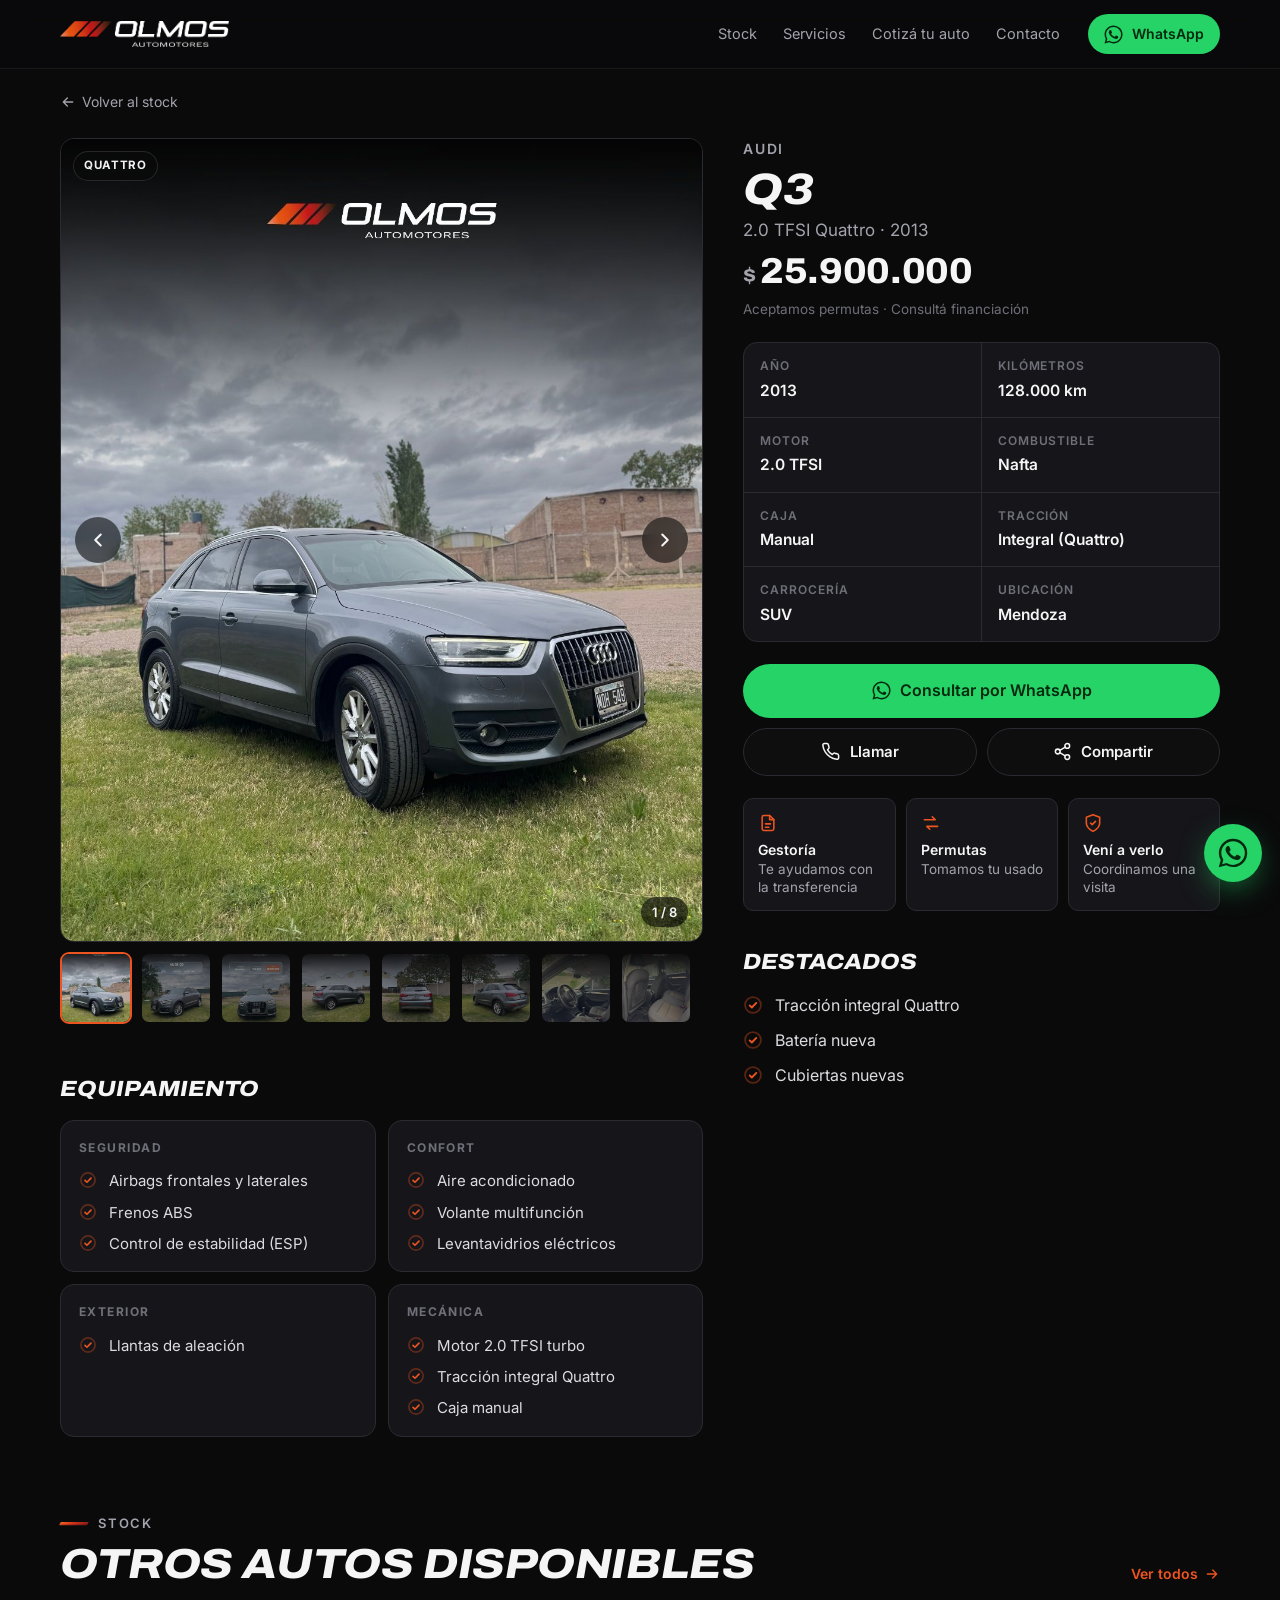
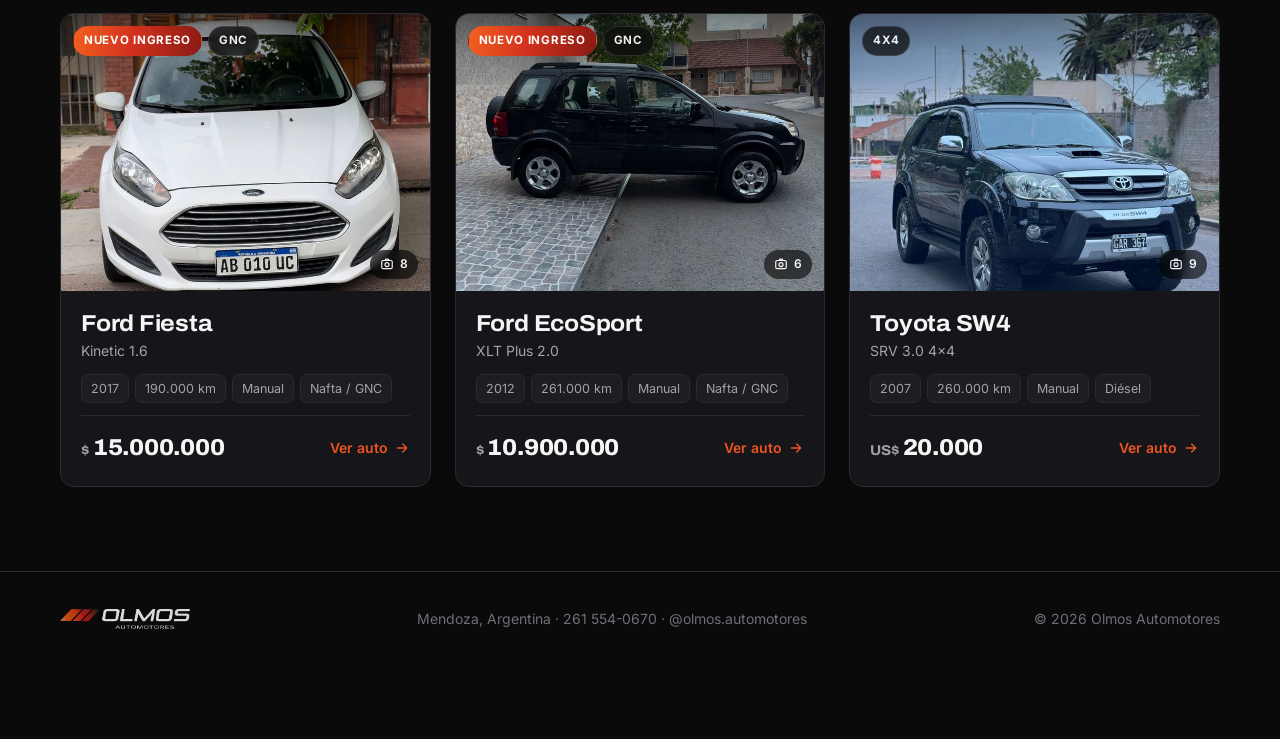
==== a/audi-q3-2013/index.html @ 6514d0ce "Portada rotativa con los autos del stock y +20 entregados" ====
<!DOCTYPE html>
<html lang="es-AR">
<head>
<meta charset="utf-8">
<meta name="viewport" content="width=device-width,initial-scale=1,viewport-fit=cover">
<title>Audi Q3 2.0 TFSI Quattro 2013 · Olmos Automotores</title>
<meta name="description" content="Audi Q3 2.0 TFSI Quattro 2013 · 128.000 km · $ 25.900.000.">
<meta name="theme-color" content="#0a0a0b">
<meta name="wa" content="5492615540670">
<link rel="canonical" href="https://olmosautomotores.github.io/a/audi-q3-2013/">
<meta property="og:type" content="website">
<meta property="og:site_name" content="Olmos Automotores">
<meta property="og:title" content="Audi Q3 2.0 TFSI Quattro 2013 · Olmos Automotores">
<meta property="og:description" content="Audi Q3 2.0 TFSI Quattro 2013 · 128.000 km · $ 25.900.000.">
<meta property="og:url" content="https://olmosautomotores.github.io/a/audi-q3-2013/">
<meta property="og:image" content="https://olmosautomotores.github.io/fotos/audi-q3-2013/m/1.jpg">
<meta property="og:locale" content="es_AR">
<meta name="twitter:card" content="summary_large_image">
<link rel="icon" type="image/png" href="../../assets/icono.png">
<link rel="apple-touch-icon" href="../../assets/apple-touch-icon.png">
<link rel="preconnect" href="https://fonts.googleapis.com"><link rel="preconnect" href="https://fonts.gstatic.com" crossorigin><link href="https://fonts.googleapis.com/css2?family=Archivo:ital,wdth,wght@0,62..125,600..800;1,62..125,600..800&family=Inter:wght@400;500;600;700&display=swap" rel="stylesheet">
<link rel="stylesheet" href="../../assets/style.css?v=13">
</head>
<body>
<header class="top"><div class="wrap">
  <a class="brand" href="../../" aria-label="Olmos Automotores — inicio"><img src="../../assets/logo-blanco.png" alt="Olmos Automotores" width="774" height="119"></a>
  <nav class="nav" aria-label="Principal"><a href="../../#stock">Stock</a><a href="../../#servicios">Servicios</a><a href="../../#cotizar">Cotizá tu auto</a><a href="../../#contacto">Contacto</a></nav>
  <a class="btn btn-wa btn-sm" href="https://wa.me/5492615540670?text=Hola%21%20Quer%C3%ADa%20hacer%20una%20consulta." target="_blank" rel="noopener" aria-label="WhatsApp"><svg viewBox="0 0 24 24" fill="currentColor" aria-hidden="true"><path d="M17.47 14.38c-.3-.15-1.75-.86-2.02-.96-.27-.1-.47-.15-.67.15-.2.3-.77.96-.94 1.16-.17.2-.35.22-.64.07-.3-.15-1.25-.46-2.38-1.47-.88-.79-1.47-1.76-1.65-2.06-.17-.3-.02-.46.13-.6.13-.14.3-.35.45-.52.15-.18.2-.3.3-.5.1-.2.05-.37-.03-.52-.07-.15-.67-1.6-.92-2.2-.24-.58-.49-.5-.67-.5h-.57c-.2 0-.52.07-.8.37-.27.3-1.04 1.02-1.04 2.48s1.07 2.88 1.21 3.08c.15.2 2.1 3.2 5.08 4.49.71.3 1.26.49 1.7.63.71.22 1.36.19 1.87.12.57-.09 1.75-.72 2-1.41.25-.7.25-1.29.17-1.41-.07-.13-.27-.2-.57-.35M12.05 21.5h-.01a9.4 9.4 0 0 1-4.8-1.31l-.34-.2-3.57.93.95-3.48-.22-.36a9.4 9.4 0 0 1-1.44-5.02c0-5.2 4.23-9.43 9.44-9.43 2.52 0 4.89.98 6.67 2.77a9.37 9.37 0 0 1 2.76 6.67c0 5.2-4.23 9.43-9.44 9.43M20.08 3.9A11.3 11.3 0 0 0 12.05.58C5.79.58.7 5.67.7 11.92c0 2 .52 3.95 1.52 5.67L.6 23.42l5.96-1.56a11.3 11.3 0 0 0 5.48 1.4h.01c6.25 0 11.34-5.1 11.34-11.35 0-3.03-1.18-5.88-3.32-8.02"/></svg><span>WhatsApp</span></a>
</div></header>
<main>
<div class="wrap"><div class="crumb"><a href="../../#stock"><svg viewBox="0 0 24 24" fill="none" stroke="currentColor" stroke-width="2" stroke-linecap="round" stroke-linejoin="round" aria-hidden="true"><path d="M19 12H5M11 18l-6-6 6-6"/></svg> Volver al stock</a></div>
<div class="detail">
  <div class="gallery">
    <div class="stage"><div class="tags"><span class="badge">Quattro</span></div><div class="track"><img src="../../fotos/audi-q3-2013/1.jpg" data-full="../../fotos/audi-q3-2013/1.jpg" alt="Audi Q3 2.0 TFSI Quattro 2013 — foto 1" width="1080" height="1350"  draggable="false"><img src="../../fotos/audi-q3-2013/2.jpg" data-full="../../fotos/audi-q3-2013/2.jpg" alt="Audi Q3 2.0 TFSI Quattro 2013 — foto 2" width="1080" height="1350" loading="lazy" draggable="false"><img src="../../fotos/audi-q3-2013/3.jpg" data-full="../../fotos/audi-q3-2013/3.jpg" alt="Audi Q3 2.0 TFSI Quattro 2013 — foto 3" width="1080" height="1350" loading="lazy" draggable="false"><img src="../../fotos/audi-q3-2013/4.jpg" data-full="../../fotos/audi-q3-2013/4.jpg" alt="Audi Q3 2.0 TFSI Quattro 2013 — foto 4" width="1080" height="1350" loading="lazy" draggable="false"><img src="../../fotos/audi-q3-2013/5.jpg" data-full="../../fotos/audi-q3-2013/5.jpg" alt="Audi Q3 2.0 TFSI Quattro 2013 — foto 5" width="1080" height="1350" loading="lazy" draggable="false"><img src="../../fotos/audi-q3-2013/6.jpg" data-full="../../fotos/audi-q3-2013/6.jpg" alt="Audi Q3 2.0 TFSI Quattro 2013 — foto 6" width="1080" height="1350" loading="lazy" draggable="false"><img src="../../fotos/audi-q3-2013/7.jpg" data-full="../../fotos/audi-q3-2013/7.jpg" alt="Audi Q3 2.0 TFSI Quattro 2013 — foto 7" width="1080" height="1350" loading="lazy" draggable="false"><img src="../../fotos/audi-q3-2013/8.jpg" data-full="../../fotos/audi-q3-2013/8.jpg" alt="Audi Q3 2.0 TFSI Quattro 2013 — foto 8" width="1080" height="1350" loading="lazy" draggable="false"></div>
      <button class="arrow prev" type="button" aria-label="Foto anterior"><svg viewBox="0 0 24 24" fill="none" stroke="currentColor" stroke-width="2.2" stroke-linecap="round" stroke-linejoin="round" aria-hidden="true"><path d="m15 18-6-6 6-6"/></svg></button><button class="arrow next" type="button" aria-label="Foto siguiente"><svg viewBox="0 0 24 24" fill="none" stroke="currentColor" stroke-width="2.2" stroke-linecap="round" stroke-linejoin="round" aria-hidden="true"><path d="m9 18 6-6-6-6"/></svg></button>
      <span class="counter"></span></div>
    <div class="thumbs"><button type="button" aria-label="Foto 1"><img src="../../fotos/audi-q3-2013/t/1.jpg" alt="" loading="lazy" width="220" height="275"></button><button type="button" aria-label="Foto 2"><img src="../../fotos/audi-q3-2013/t/2.jpg" alt="" loading="lazy" width="220" height="275"></button><button type="button" aria-label="Foto 3"><img src="../../fotos/audi-q3-2013/t/3.jpg" alt="" loading="lazy" width="220" height="275"></button><button type="button" aria-label="Foto 4"><img src="../../fotos/audi-q3-2013/t/4.jpg" alt="" loading="lazy" width="220" height="275"></button><button type="button" aria-label="Foto 5"><img src="../../fotos/audi-q3-2013/t/5.jpg" alt="" loading="lazy" width="220" height="275"></button><button type="button" aria-label="Foto 6"><img src="../../fotos/audi-q3-2013/t/6.jpg" alt="" loading="lazy" width="220" height="275"></button><button type="button" aria-label="Foto 7"><img src="../../fotos/audi-q3-2013/t/7.jpg" alt="" loading="lazy" width="220" height="275"></button><button type="button" aria-label="Foto 8"><img src="../../fotos/audi-q3-2013/t/8.jpg" alt="" loading="lazy" width="220" height="275"></button></div>
  </div>
  <div class="info">
    <div class="mk">Audi</div>
    <h1>Q3</h1>
    <p class="ver">2.0 TFSI Quattro · 2013</p>
    <span class="price"><small>$</small>25.900.000</span>
    <p class="note">Aceptamos permutas · Consultá financiación</p>
    
    <div class="sheet"><div><small>Año</small><b>2013</b></div><div><small>Kilómetros</small><b>128.000 km</b></div><div><small>Motor</small><b>2.0 TFSI</b></div><div><small>Combustible</small><b>Nafta</b></div><div><small>Caja</small><b>Manual</b></div><div><small>Tracción</small><b>Integral (Quattro)</b></div><div><small>Carrocería</small><b>SUV</b></div><div><small>Ubicación</small><b>Mendoza</b></div></div>
    <div class="actions" id="acciones">
      <a class="btn btn-wa" href="https://wa.me/5492615540670?text=Hola%21%20Vi%20el%20Audi%20Q3%202.0%20TFSI%20Quattro%202013%20en%20la%20p%C3%A1gina%20de%20Olmos%20Automotores%20%28%24%2025.900.000%29.%20%C2%BFSigue%20disponible%3F%0Ahttps%3A//olmosautomotores.github.io/a/audi-q3-2013/" target="_blank" rel="noopener"><svg viewBox="0 0 24 24" fill="currentColor" aria-hidden="true"><path d="M17.47 14.38c-.3-.15-1.75-.86-2.02-.96-.27-.1-.47-.15-.67.15-.2.3-.77.96-.94 1.16-.17.2-.35.22-.64.07-.3-.15-1.25-.46-2.38-1.47-.88-.79-1.47-1.76-1.65-2.06-.17-.3-.02-.46.13-.6.13-.14.3-.35.45-.52.15-.18.2-.3.3-.5.1-.2.05-.37-.03-.52-.07-.15-.67-1.6-.92-2.2-.24-.58-.49-.5-.67-.5h-.57c-.2 0-.52.07-.8.37-.27.3-1.04 1.02-1.04 2.48s1.07 2.88 1.21 3.08c.15.2 2.1 3.2 5.08 4.49.71.3 1.26.49 1.7.63.71.22 1.36.19 1.87.12.57-.09 1.75-.72 2-1.41.25-.7.25-1.29.17-1.41-.07-.13-.27-.2-.57-.35M12.05 21.5h-.01a9.4 9.4 0 0 1-4.8-1.31l-.34-.2-3.57.93.95-3.48-.22-.36a9.4 9.4 0 0 1-1.44-5.02c0-5.2 4.23-9.43 9.44-9.43 2.52 0 4.89.98 6.67 2.77a9.37 9.37 0 0 1 2.76 6.67c0 5.2-4.23 9.43-9.44 9.43M20.08 3.9A11.3 11.3 0 0 0 12.05.58C5.79.58.7 5.67.7 11.92c0 2 .52 3.95 1.52 5.67L.6 23.42l5.96-1.56a11.3 11.3 0 0 0 5.48 1.4h.01c6.25 0 11.34-5.1 11.34-11.35 0-3.03-1.18-5.88-3.32-8.02"/></svg> Consultar por WhatsApp</a>
      <div class="row"><a class="btn btn-ghost" href="tel:+5492615540670"><svg viewBox="0 0 24 24" fill="none" stroke="currentColor" stroke-width="1.9" stroke-linecap="round" stroke-linejoin="round" aria-hidden="true"><path d="M21 16.9v3a2 2 0 0 1-2.2 2 19.8 19.8 0 0 1-8.6-3.1 19.5 19.5 0 0 1-6-6A19.8 19.8 0 0 1 1.1 4.2 2 2 0 0 1 3.1 2h3a2 2 0 0 1 2 1.7c.1.9.4 1.8.7 2.7a2 2 0 0 1-.5 2.1L7 9.8a16 16 0 0 0 6 6l1.3-1.3a2 2 0 0 1 2.1-.4c.9.3 1.8.6 2.7.7a2 2 0 0 1 1.7 2z"/></svg> Llamar</a><button class="btn btn-ghost" type="button" data-share><svg viewBox="0 0 24 24" fill="none" stroke="currentColor" stroke-width="1.9" stroke-linecap="round" stroke-linejoin="round" aria-hidden="true"><circle cx="18" cy="5" r="3"/><circle cx="6" cy="12" r="3"/><circle cx="18" cy="19" r="3"/><path d="m8.6 13.5 6.8 4M15.4 6.5l-6.8 4"/></svg> Compartir</button></div>
    </div>
    <div class="trust">
      <div><svg viewBox="0 0 24 24" fill="none" stroke="currentColor" stroke-width="1.9" stroke-linecap="round" stroke-linejoin="round" aria-hidden="true"><path d="M14 3H7a2 2 0 0 0-2 2v14a2 2 0 0 0 2 2h10a2 2 0 0 0 2-2V8z"/><path d="M14 3v5h5M9 13h6M9 17h4"/></svg><span><b>Gestoría</b>Te ayudamos con la transferencia</span></div>
      <div><svg viewBox="0 0 24 24" fill="none" stroke="currentColor" stroke-width="1.9" stroke-linecap="round" stroke-linejoin="round" aria-hidden="true"><path d="M4 8h13l-3.5-3.5M20 16H7l3.5 3.5"/></svg><span><b>Permutas</b>Tomamos tu usado</span></div>
      <div><svg viewBox="0 0 24 24" fill="none" stroke="currentColor" stroke-width="1.9" stroke-linecap="round" stroke-linejoin="round" aria-hidden="true"><path d="M12 22s8-4 8-10V5l-8-3-8 3v7c0 6 8 10 8 10z"/><path d="m9 12 2 2 4-4"/></svg><span><b>Vení a verlo</b>Coordinamos una visita</span></div>
    </div>
    <div class="block"><h2>Destacados</h2><ul class="checks"><li><svg viewBox="0 0 24 24" fill="none" stroke="currentColor" stroke-width="2.2" stroke-linecap="round" stroke-linejoin="round" aria-hidden="true"><circle cx="12" cy="12" r="9.5" opacity=".35"/><path d="m8 12.5 2.6 2.5L16 9.5"/></svg><span>Tracción integral Quattro</span></li><li><svg viewBox="0 0 24 24" fill="none" stroke="currentColor" stroke-width="2.2" stroke-linecap="round" stroke-linejoin="round" aria-hidden="true"><circle cx="12" cy="12" r="9.5" opacity=".35"/><path d="m8 12.5 2.6 2.5L16 9.5"/></svg><span>Batería nueva</span></li><li><svg viewBox="0 0 24 24" fill="none" stroke="currentColor" stroke-width="2.2" stroke-linecap="round" stroke-linejoin="round" aria-hidden="true"><circle cx="12" cy="12" r="9.5" opacity=".35"/><path d="m8 12.5 2.6 2.5L16 9.5"/></svg><span>Cubiertas nuevas</span></li></ul></div>
    
  </div>
  <section class="equip"><h2>Equipamiento</h2><div class="eq-grid"><div class="eq-g"><h3>Seguridad</h3><ul class="checks"><li><svg viewBox="0 0 24 24" fill="none" stroke="currentColor" stroke-width="2.2" stroke-linecap="round" stroke-linejoin="round" aria-hidden="true"><circle cx="12" cy="12" r="9.5" opacity=".35"/><path d="m8 12.5 2.6 2.5L16 9.5"/></svg><span>Airbags frontales y laterales</span></li><li><svg viewBox="0 0 24 24" fill="none" stroke="currentColor" stroke-width="2.2" stroke-linecap="round" stroke-linejoin="round" aria-hidden="true"><circle cx="12" cy="12" r="9.5" opacity=".35"/><path d="m8 12.5 2.6 2.5L16 9.5"/></svg><span>Frenos ABS</span></li><li><svg viewBox="0 0 24 24" fill="none" stroke="currentColor" stroke-width="2.2" stroke-linecap="round" stroke-linejoin="round" aria-hidden="true"><circle cx="12" cy="12" r="9.5" opacity=".35"/><path d="m8 12.5 2.6 2.5L16 9.5"/></svg><span>Control de estabilidad (ESP)</span></li></ul></div><div class="eq-g"><h3>Confort</h3><ul class="checks"><li><svg viewBox="0 0 24 24" fill="none" stroke="currentColor" stroke-width="2.2" stroke-linecap="round" stroke-linejoin="round" aria-hidden="true"><circle cx="12" cy="12" r="9.5" opacity=".35"/><path d="m8 12.5 2.6 2.5L16 9.5"/></svg><span>Aire acondicionado</span></li><li><svg viewBox="0 0 24 24" fill="none" stroke="currentColor" stroke-width="2.2" stroke-linecap="round" stroke-linejoin="round" aria-hidden="true"><circle cx="12" cy="12" r="9.5" opacity=".35"/><path d="m8 12.5 2.6 2.5L16 9.5"/></svg><span>Volante multifunción</span></li><li><svg viewBox="0 0 24 24" fill="none" stroke="currentColor" stroke-width="2.2" stroke-linecap="round" stroke-linejoin="round" aria-hidden="true"><circle cx="12" cy="12" r="9.5" opacity=".35"/><path d="m8 12.5 2.6 2.5L16 9.5"/></svg><span>Levantavidrios eléctricos</span></li></ul></div><div class="eq-g"><h3>Exterior</h3><ul class="checks"><li><svg viewBox="0 0 24 24" fill="none" stroke="currentColor" stroke-width="2.2" stroke-linecap="round" stroke-linejoin="round" aria-hidden="true"><circle cx="12" cy="12" r="9.5" opacity=".35"/><path d="m8 12.5 2.6 2.5L16 9.5"/></svg><span>Llantas de aleación</span></li></ul></div><div class="eq-g"><h3>Mecánica</h3><ul class="checks"><li><svg viewBox="0 0 24 24" fill="none" stroke="currentColor" stroke-width="2.2" stroke-linecap="round" stroke-linejoin="round" aria-hidden="true"><circle cx="12" cy="12" r="9.5" opacity=".35"/><path d="m8 12.5 2.6 2.5L16 9.5"/></svg><span>Motor 2.0 TFSI turbo</span></li><li><svg viewBox="0 0 24 24" fill="none" stroke="currentColor" stroke-width="2.2" stroke-linecap="round" stroke-linejoin="round" aria-hidden="true"><circle cx="12" cy="12" r="9.5" opacity=".35"/><path d="m8 12.5 2.6 2.5L16 9.5"/></svg><span>Tracción integral Quattro</span></li><li><svg viewBox="0 0 24 24" fill="none" stroke="currentColor" stroke-width="2.2" stroke-linecap="round" stroke-linejoin="round" aria-hidden="true"><circle cx="12" cy="12" r="9.5" opacity=".35"/><path d="m8 12.5 2.6 2.5L16 9.5"/></svg><span>Caja manual</span></li></ul></div></div></section>
</div></div>
<section class="sec" style="padding-top:0"><div class="wrap"><div class="sec-head"><div><span class="eyebrow">Stock</span><h2>Otros autos disponibles</h2></div><a class="go" href="../../#stock">Ver todos <svg viewBox="0 0 24 24" fill="none" stroke="currentColor" stroke-width="2" stroke-linecap="round" stroke-linejoin="round" aria-hidden="true"><path d="M5 12h14M13 6l6 6-6 6"/></svg></a></div><div class="grid"><a class="card" href="../../a/ford-fiesta-kinetic-2017/" data-tipo="hatchback" data-txt="ford fiesta kinetic 1.6 2017 nafta / gnc manual hatchback " data-anio="2017" data-km="190000" data-fecha="20261031">
  <div class="ph"><img src="../../fotos/ford-fiesta-kinetic-2017/m/1.jpg" alt="Ford Fiesta Kinetic 1.6 2017" loading="lazy" width="720" height="900"><div class="tags"><span class="badge new">Nuevo ingreso</span><span class="badge">GNC</span></div><span class="nph"><svg viewBox="0 0 24 24" fill="none" stroke="currentColor" stroke-width="2" stroke-linecap="round" stroke-linejoin="round" aria-hidden="true"><rect x="3" y="6" width="18" height="14" rx="2.5"/><circle cx="12" cy="13" r="3.5"/><path d="M8.5 6 10 3.5h4L15.5 6"/></svg>8</span></div>
  <div class="bd">
    <div><h3>Ford Fiesta</h3><div class="ver">Kinetic 1.6</div></div>
    <div class="specs"><span>2017</span><span>190.000 km</span><span>Manual</span><span>Nafta / GNC</span></div>
    <div class="ft"><span class="price"><small>$</small>15.000.000</span><span class="go">Ver auto <svg viewBox="0 0 24 24" fill="none" stroke="currentColor" stroke-width="2" stroke-linecap="round" stroke-linejoin="round" aria-hidden="true"><path d="M5 12h14M13 6l6 6-6 6"/></svg></span></div>
  </div>
</a><a class="card" href="../../a/ford-ecosport-xlt-plus-2012/" data-tipo="suv" data-txt="ford ecosport xlt plus 2.0 2012 nafta / gnc manual suv " data-anio="2012" data-km="261000" data-fecha="20261024">
  <div class="ph"><img src="../../fotos/ford-ecosport-xlt-plus-2012/m/1.jpg" alt="Ford EcoSport XLT Plus 2.0 2012" loading="lazy" width="720" height="900"><div class="tags"><span class="badge new">Nuevo ingreso</span><span class="badge">GNC</span></div><span class="nph"><svg viewBox="0 0 24 24" fill="none" stroke="currentColor" stroke-width="2" stroke-linecap="round" stroke-linejoin="round" aria-hidden="true"><rect x="3" y="6" width="18" height="14" rx="2.5"/><circle cx="12" cy="13" r="3.5"/><path d="M8.5 6 10 3.5h4L15.5 6"/></svg>6</span></div>
  <div class="bd">
    <div><h3>Ford EcoSport</h3><div class="ver">XLT Plus 2.0</div></div>
    <div class="specs"><span>2012</span><span>261.000 km</span><span>Manual</span><span>Nafta / GNC</span></div>
    <div class="ft"><span class="price"><small>$</small>10.900.000</span><span class="go">Ver auto <svg viewBox="0 0 24 24" fill="none" stroke="currentColor" stroke-width="2" stroke-linecap="round" stroke-linejoin="round" aria-hidden="true"><path d="M5 12h14M13 6l6 6-6 6"/></svg></span></div>
  </div>
</a><a class="card" href="../../a/toyota-sw4-srv-2007/" data-tipo="suv" data-txt="toyota sw4 srv 3.0 4x4 2007 diesel manual suv 4x4" data-anio="2007" data-km="260000" data-fecha="20261010">
  <div class="ph"><img src="../../fotos/toyota-sw4-srv-2007/m/1.jpg" alt="Toyota SW4 SRV 3.0 4x4 2007" loading="lazy" width="720" height="900"><div class="tags"><span class="badge">4x4</span></div><span class="nph"><svg viewBox="0 0 24 24" fill="none" stroke="currentColor" stroke-width="2" stroke-linecap="round" stroke-linejoin="round" aria-hidden="true"><rect x="3" y="6" width="18" height="14" rx="2.5"/><circle cx="12" cy="13" r="3.5"/><path d="M8.5 6 10 3.5h4L15.5 6"/></svg>9</span></div>
  <div class="bd">
    <div><h3>Toyota SW4</h3><div class="ver">SRV 3.0 4x4</div></div>
    <div class="specs"><span>2007</span><span>260.000 km</span><span>Manual</span><span>Diésel</span></div>
    <div class="ft"><span class="price"><small>US$</small>20.000</span><span class="go">Ver auto <svg viewBox="0 0 24 24" fill="none" stroke="currentColor" stroke-width="2" stroke-linecap="round" stroke-linejoin="round" aria-hidden="true"><path d="M5 12h14M13 6l6 6-6 6"/></svg></span></div>
  </div>
</a></div></div></section>
</main>
<div class="bar" aria-hidden="true"><div><small>Audi Q3 2013</small><span class="price"><small>$</small>25.900.000</span></div><a class="btn btn-wa" href="https://wa.me/5492615540670?text=Hola%21%20Vi%20el%20Audi%20Q3%202.0%20TFSI%20Quattro%202013%20en%20la%20p%C3%A1gina%20de%20Olmos%20Automotores%20%28%24%2025.900.000%29.%20%C2%BFSigue%20disponible%3F%0Ahttps%3A//olmosautomotores.github.io/a/audi-q3-2013/" target="_blank" rel="noopener" tabindex="-1"><svg viewBox="0 0 24 24" fill="currentColor" aria-hidden="true"><path d="M17.47 14.38c-.3-.15-1.75-.86-2.02-.96-.27-.1-.47-.15-.67.15-.2.3-.77.96-.94 1.16-.17.2-.35.22-.64.07-.3-.15-1.25-.46-2.38-1.47-.88-.79-1.47-1.76-1.65-2.06-.17-.3-.02-.46.13-.6.13-.14.3-.35.45-.52.15-.18.2-.3.3-.5.1-.2.05-.37-.03-.52-.07-.15-.67-1.6-.92-2.2-.24-.58-.49-.5-.67-.5h-.57c-.2 0-.52.07-.8.37-.27.3-1.04 1.02-1.04 2.48s1.07 2.88 1.21 3.08c.15.2 2.1 3.2 5.08 4.49.71.3 1.26.49 1.7.63.71.22 1.36.19 1.87.12.57-.09 1.75-.72 2-1.41.25-.7.25-1.29.17-1.41-.07-.13-.27-.2-.57-.35M12.05 21.5h-.01a9.4 9.4 0 0 1-4.8-1.31l-.34-.2-3.57.93.95-3.48-.22-.36a9.4 9.4 0 0 1-1.44-5.02c0-5.2 4.23-9.43 9.44-9.43 2.52 0 4.89.98 6.67 2.77a9.37 9.37 0 0 1 2.76 6.67c0 5.2-4.23 9.43-9.44 9.43M20.08 3.9A11.3 11.3 0 0 0 12.05.58C5.79.58.7 5.67.7 11.92c0 2 .52 3.95 1.52 5.67L.6 23.42l5.96-1.56a11.3 11.3 0 0 0 5.48 1.4h.01c6.25 0 11.34-5.1 11.34-11.35 0-3.03-1.18-5.88-3.32-8.02"/></svg> Consultar</a></div>
<div class="lb" role="dialog" aria-label="Fotos"><img alt=""><button class="x" type="button" aria-label="Cerrar"><svg viewBox="0 0 24 24" fill="none" stroke="currentColor" stroke-width="2.2" stroke-linecap="round" aria-hidden="true"><path d="M18 6 6 18M6 6l12 12"/></svg></button><button class="arrow prev" type="button" aria-label="Anterior"><svg viewBox="0 0 24 24" fill="none" stroke="currentColor" stroke-width="2.2" stroke-linecap="round" stroke-linejoin="round" aria-hidden="true"><path d="m15 18-6-6 6-6"/></svg></button><button class="arrow next" type="button" aria-label="Siguiente"><svg viewBox="0 0 24 24" fill="none" stroke="currentColor" stroke-width="2.2" stroke-linecap="round" stroke-linejoin="round" aria-hidden="true"><path d="m9 18 6-6-6-6"/></svg></button><span class="counter"></span></div>
<footer class="foot"><div class="wrap">
  <img src="../../assets/logo-blanco.png" alt="Olmos Automotores" width="774" height="119" loading="lazy">
  <div>Mendoza, Argentina · <a href="tel:+5492615540670">261 554-0670</a> · <a href="https://instagram.com/olmos.automotores" target="_blank" rel="noopener">@olmos.automotores</a></div>
  <div>© 2026 Olmos Automotores</div>
</div></footer>
<a class="fab" href="https://wa.me/5492615540670?text=Hola%21%20Vi%20el%20Audi%20Q3%202.0%20TFSI%20Quattro%202013%20en%20la%20p%C3%A1gina%20de%20Olmos%20Automotores%20%28%24%2025.900.000%29.%20%C2%BFSigue%20disponible%3F%0Ahttps%3A//olmosautomotores.github.io/a/audi-q3-2013/" target="_blank" rel="noopener" aria-label="Escribinos por WhatsApp"><svg viewBox="0 0 24 24" fill="currentColor" aria-hidden="true"><path d="M17.47 14.38c-.3-.15-1.75-.86-2.02-.96-.27-.1-.47-.15-.67.15-.2.3-.77.96-.94 1.16-.17.2-.35.22-.64.07-.3-.15-1.25-.46-2.38-1.47-.88-.79-1.47-1.76-1.65-2.06-.17-.3-.02-.46.13-.6.13-.14.3-.35.45-.52.15-.18.2-.3.3-.5.1-.2.05-.37-.03-.52-.07-.15-.67-1.6-.92-2.2-.24-.58-.49-.5-.67-.5h-.57c-.2 0-.52.07-.8.37-.27.3-1.04 1.02-1.04 2.48s1.07 2.88 1.21 3.08c.15.2 2.1 3.2 5.08 4.49.71.3 1.26.49 1.7.63.71.22 1.36.19 1.87.12.57-.09 1.75-.72 2-1.41.25-.7.25-1.29.17-1.41-.07-.13-.27-.2-.57-.35M12.05 21.5h-.01a9.4 9.4 0 0 1-4.8-1.31l-.34-.2-3.57.93.95-3.48-.22-.36a9.4 9.4 0 0 1-1.44-5.02c0-5.2 4.23-9.43 9.44-9.43 2.52 0 4.89.98 6.67 2.77a9.37 9.37 0 0 1 2.76 6.67c0 5.2-4.23 9.43-9.44 9.43M20.08 3.9A11.3 11.3 0 0 0 12.05.58C5.79.58.7 5.67.7 11.92c0 2 .52 3.95 1.52 5.67L.6 23.42l5.96-1.56a11.3 11.3 0 0 0 5.48 1.4h.01c6.25 0 11.34-5.1 11.34-11.35 0-3.03-1.18-5.88-3.32-8.02"/></svg></a>
<script src="../../assets/app.js?v=13" defer></script>
</body>
</html>
---- assets/style.css ----
:root{
  --bg:#0a0a0b;
  --bg-2:#111113;
  --surface:#16161a;
  --surface-2:#1d1d22;
  --line:#2a2a30;
  --text:#f5f5f6;
  --muted:#a3a3ad;
  --dim:#6f6f79;
  --accent:#ec5420;
  --accent-2:#c8201f;
  --accent-3:#5c1610;
  --grad:linear-gradient(100deg,#f2601f 0%,#d3321d 45%,#8a1a14 100%);
  --wa:#25d366;
  --radius:14px;
  --radius-sm:10px;
  --shadow:0 18px 50px -20px rgba(0,0,0,.8);
  --max:1200px;
  --head:"Archivo",system-ui,sans-serif;
  --body:"Inter",system-ui,-apple-system,"Segoe UI",sans-serif;
  color-scheme:dark;
}
*{box-sizing:border-box}
html{scroll-behavior:smooth;-webkit-text-size-adjust:100%}
body{margin:0;background:var(--bg);color:var(--text);font-family:var(--body);font-size:16px;line-height:1.55;-webkit-font-smoothing:antialiased;overflow-x:hidden}
img{max-width:100%;display:block}
a{color:inherit;text-decoration:none}
button{font:inherit;color:inherit;cursor:pointer;border:0;background:none}
.wrap{max-width:var(--max);margin:0 auto;padding:0 20px}
.sr{position:absolute;width:1px;height:1px;overflow:hidden;clip:rect(0 0 0 0)}
:focus-visible{outline:2px solid var(--accent);outline-offset:3px;border-radius:6px}

/* ---------- Header ---------- */
.top{position:sticky;top:0;z-index:40;background:rgba(10,10,11,.82);backdrop-filter:saturate(1.4) blur(14px);-webkit-backdrop-filter:saturate(1.4) blur(14px);border-bottom:1px solid rgba(255,255,255,.06)}
.top .wrap{display:flex;align-items:center;gap:24px;height:68px}
.brand img{height:26px;width:auto}
.nav{display:flex;gap:26px;margin-left:auto;font-size:14.5px;color:var(--muted)}
.nav a:hover{color:var(--text)}
.btn{display:inline-flex;align-items:center;justify-content:center;gap:9px;height:46px;padding:0 20px;border-radius:999px;font-weight:600;font-size:15px;white-space:nowrap;transition:transform .15s ease,background .2s ease,opacity .2s}
.btn:active{transform:scale(.97)}
.btn svg{width:19px;height:19px;flex:none}
.btn-wa{background:var(--wa);color:#05290f}
.btn-wa:hover{background:#3ae07a}
.btn-accent{background:var(--grad);color:#fff}
.btn-accent:hover{opacity:.92}
.btn-ghost{border:1px solid var(--line);color:var(--text);background:rgba(255,255,255,.02)}
.btn-ghost:hover{background:rgba(255,255,255,.06)}
.btn-sm{height:40px;padding:0 16px;font-size:14px}
.top .btn{margin-left:4px}

/* ---------- Hero ---------- */
.hero{position:relative;overflow:hidden;padding:96px 0 84px;border-bottom:1px solid var(--line);background:
  radial-gradient(900px 420px at 85% 10%,rgba(236,84,32,.20),transparent 60%),
  radial-gradient(700px 400px at 0% 100%,rgba(200,32,31,.10),transparent 60%),var(--bg)}
.stripes{position:absolute;right:-60px;top:50%;transform:translateY(-50%);display:flex;gap:26px;opacity:.9;pointer-events:none}
.stripes i{display:block;width:110px;height:420px;transform:skewX(-28deg);background:var(--grad);border-radius:4px;filter:saturate(1.05)}
.stripes i:nth-child(1){opacity:.95}
.stripes i:nth-child(2){opacity:.6}
.stripes i:nth-child(3){opacity:.3}
.hero .wrap{position:relative}
.eyebrow{display:inline-flex;align-items:center;gap:10px;font-size:13px;letter-spacing:.14em;text-transform:uppercase;color:var(--muted);font-weight:600}
.eyebrow::before{content:"";width:28px;height:3px;background:var(--grad);transform:skewX(-28deg)}
.hero h1{font-family:var(--head);font-stretch:118%;font-weight:800;font-style:italic;font-size:clamp(38px,6.4vw,76px);line-height:.98;letter-spacing:-.02em;margin:20px 0 22px;max-width:12ch;text-transform:uppercase}
.hero h1 span{background:var(--grad);-webkit-background-clip:text;background-clip:text;color:transparent;padding-right:.08em}
.hero p.lead{font-size:clamp(17px,2vw,19px);color:var(--muted);max-width:46ch;margin:0 0 32px}
.hero .ctas{display:flex;gap:12px;flex-wrap:wrap}
.perks{display:flex;flex-wrap:wrap;gap:10px 28px;margin-top:44px;padding:0;list-style:none;color:var(--muted);font-size:14.5px}
.perks li{display:flex;align-items:center;gap:9px}
.perks svg{width:18px;height:18px;color:var(--accent)}

/* ---------- Sections ---------- */
section{scroll-margin-top:80px}
.sec{padding:84px 0}
.sec-head{display:flex;align-items:end;justify-content:space-between;gap:20px;margin-bottom:28px;flex-wrap:wrap}
.sec h2{font-family:var(--head);font-stretch:112%;font-weight:800;font-style:italic;text-transform:uppercase;font-size:clamp(28px,3.6vw,42px);line-height:1;letter-spacing:-.01em;margin:10px 0 0}
.sec-sub{color:var(--muted);margin:10px 0 0;max-width:52ch}
.count{color:var(--dim);font-size:14px}

/* ---------- Toolbar ---------- */
.toolbar{display:flex;gap:12px;flex-wrap:wrap;align-items:center;margin-bottom:26px}
.search{position:relative;flex:1 1 260px;max-width:380px}
.search svg{position:absolute;left:14px;top:50%;transform:translateY(-50%);width:18px;height:18px;color:var(--dim)}
.search input{width:100%;height:46px;border-radius:999px;border:1px solid var(--line);background:var(--surface);color:var(--text);font:inherit;font-size:15px;padding:0 16px 0 42px}
.search input::placeholder{color:var(--dim)}
.search input:focus{outline:none;border-color:#45454d}
.chips{display:flex;gap:8px;flex-wrap:wrap}
.chip{height:40px;padding:0 16px;border-radius:999px;border:1px solid var(--line);background:transparent;color:var(--muted);font-size:14px;font-weight:500;transition:all .15s}
.chip:hover{color:var(--text);border-color:#3a3a42}
.chip[aria-pressed=true]{background:var(--text);color:#0a0a0b;border-color:var(--text)}
.sort{margin-left:auto;height:40px;border-radius:999px;border:1px solid var(--line);background:var(--surface);color:var(--text);font:inherit;font-size:14px;padding:0 36px 0 16px;appearance:none;-webkit-appearance:none;background-image:url("data:image/svg+xml,%3Csvg xmlns='http://www.w3.org/2000/svg' width='12' height='12' viewBox='0 0 24 24' fill='none' stroke='%23a3a3ad' stroke-width='2.5'%3E%3Cpath d='m6 9 6 6 6-6'/%3E%3C/svg%3E");background-repeat:no-repeat;background-position:right 14px center}

/* ---------- Cards ---------- */
.grid{display:grid;grid-template-columns:repeat(auto-fill,minmax(270px,1fr));gap:22px}
.card{position:relative;display:flex;flex-direction:column;background:var(--surface);border:1px solid var(--line);border-radius:var(--radius);overflow:hidden;transition:transform .25s cubic-bezier(.2,.7,.2,1),border-color .25s,box-shadow .25s}
.card:hover{transform:translateY(-4px);border-color:#3a3a42;box-shadow:var(--shadow)}
.card .ph{position:relative;aspect-ratio:4/3;background:var(--bg-2);overflow:hidden}
.card .ph img{width:100%;height:100%;object-fit:cover;object-position:center 62%;transition:transform .6s cubic-bezier(.2,.7,.2,1)}
.card:hover .ph img{transform:scale(1.04)}
.card .nph{position:absolute;right:12px;bottom:12px;display:flex;align-items:center;gap:6px;font-size:12px;font-weight:600;background:rgba(0,0,0,.6);backdrop-filter:blur(6px);padding:5px 10px;border-radius:999px}
.card .nph svg{width:14px;height:14px}
.badge{position:absolute;left:12px;top:12px;font-size:12px;font-weight:700;letter-spacing:.06em;text-transform:uppercase;padding:6px 11px;border-radius:999px;background:rgba(0,0,0,.65);backdrop-filter:blur(6px)}
.badge.res{background:#f5b301;color:#1a1300}
.badge.new{background:var(--grad);color:#fff}
.card .bd{padding:18px 18px 18px;display:flex;flex-direction:column;gap:12px;flex:1}
.card h3{margin:0;font-family:var(--head);font-stretch:108%;font-weight:700;font-size:21px;line-height:1.15;letter-spacing:-.01em}
.card .ver{color:var(--muted);font-size:14px;margin-top:3px}
.specs{display:flex;flex-wrap:wrap;gap:6px}
.specs span{font-size:12.5px;color:var(--muted);background:var(--surface-2);border:1px solid var(--line);padding:4px 9px;border-radius:7px}
.card .ft{display:flex;align-items:center;justify-content:space-between;margin-top:auto;padding-top:14px;border-top:1px solid var(--line)}
.price{font-family:var(--head);font-stretch:105%;font-weight:800;font-size:23px;letter-spacing:-.01em}
.price small{font-size:.62em;font-weight:700;color:var(--muted);margin-right:4px}
.go{display:inline-flex;align-items:center;gap:6px;font-size:14px;font-weight:600;color:var(--accent)}
.go svg{width:16px;height:16px;transition:transform .2s}
.card:hover .go svg{transform:translateX(3px)}
.empty{grid-column:1/-1;text-align:center;padding:60px 20px;color:var(--muted);border:1px dashed var(--line);border-radius:var(--radius)}

/* ---------- Services ---------- */
.svc{background:var(--bg-2);border-top:1px solid var(--line);border-bottom:1px solid var(--line)}
.svc-grid{display:grid;grid-template-columns:repeat(4,1fr);gap:18px}
.svc-card{background:var(--surface);border:1px solid var(--line);border-radius:var(--radius);padding:26px 22px}
.svc-card .ic{width:46px;height:46px;border-radius:12px;display:grid;place-items:center;background:rgba(236,84,32,.12);color:var(--accent);margin-bottom:18px}
.svc-card .ic svg{width:23px;height:23px}
.svc-card h3{margin:0 0 8px;font-family:var(--head);font-stretch:108%;font-size:19px;font-weight:700}
.svc-card p{margin:0;color:var(--muted);font-size:15px}
.sell{margin-top:22px;display:flex;align-items:center;justify-content:space-between;gap:20px;flex-wrap:wrap;padding:30px 30px;border-radius:var(--radius);background:linear-gradient(100deg,rgba(242,96,31,.16),rgba(138,26,20,.10)),var(--surface);border:1px solid rgba(236,84,32,.35)}
.sell h3{margin:0 0 6px;font-family:var(--head);font-stretch:110%;font-style:italic;text-transform:uppercase;font-size:24px;font-weight:800}
.sell p{margin:0;color:var(--muted)}

/* ---------- Contact ---------- */
.contact-grid{display:grid;grid-template-columns:1.1fr 1fr;gap:22px;align-items:stretch}
.contact-main{padding:36px;border-radius:var(--radius);background:var(--surface);border:1px solid var(--line)}
.contact-main h2{margin-top:0}
.contact-main .ctas{display:flex;gap:12px;flex-wrap:wrap;margin-top:26px}
.contact-list{display:grid;gap:12px}
.ci{display:flex;align-items:center;gap:16px;padding:20px 22px;border-radius:var(--radius);background:var(--surface);border:1px solid var(--line);transition:border-color .2s}
a.ci:hover{border-color:#3a3a42}
.ci .ic{width:44px;height:44px;flex:none;border-radius:12px;display:grid;place-items:center;background:var(--surface-2);color:var(--text)}
.ci .ic svg{width:21px;height:21px}
.ci small{display:block;color:var(--dim);font-size:13px}
.ci b{font-weight:600}

/* ---------- Footer ---------- */
.foot{border-top:1px solid var(--line);padding:36px 0 110px;color:var(--dim);font-size:14px}
.foot .wrap{display:flex;justify-content:space-between;align-items:center;gap:16px;flex-wrap:wrap}
.foot img{height:20px;width:auto;opacity:.85}
.foot a:hover{color:var(--text)}

/* ---------- Floating WA ---------- */
.fab{position:fixed;right:18px;bottom:18px;z-index:50;width:58px;height:58px;border-radius:50%;background:var(--wa);color:#05290f;display:grid;place-items:center;box-shadow:0 10px 30px -6px rgba(37,211,102,.55);transition:transform .2s}
.fab:hover{transform:scale(1.06)}
.fab svg{width:30px;height:30px}

/* ---------- Detail ---------- */
.crumb{padding:22px 0 0;font-size:14px;color:var(--muted)}
.crumb a{display:inline-flex;align-items:center;gap:6px}
.crumb a:hover{color:var(--text)}
.crumb svg{width:16px;height:16px}
.detail{display:grid;grid-template-columns:minmax(0,1.35fr) minmax(0,1fr);gap:40px;padding:22px 0 70px;align-items:start}
.gallery{position:relative;min-width:0}
.stage{position:relative;aspect-ratio:4/5;background:var(--bg-2);border-radius:var(--radius);overflow:hidden;border:1px solid var(--line);touch-action:pan-y}
.stage .track{display:flex;height:100%;transition:transform .45s cubic-bezier(.2,.7,.2,1)}
.stage .track img{flex:0 0 100%;width:100%;height:100%;object-fit:cover;cursor:zoom-in;user-select:none;-webkit-user-drag:none}
.arrow{position:absolute;top:50%;transform:translateY(-50%);width:46px;height:46px;border-radius:50%;background:rgba(0,0,0,.55);backdrop-filter:blur(6px);display:grid;place-items:center;transition:background .2s;z-index:2}
.arrow:hover{background:rgba(0,0,0,.8)}
.arrow svg{width:22px;height:22px}
.arrow.prev{left:14px}.arrow.next{right:14px}
.counter{position:absolute;right:14px;bottom:14px;font-size:13px;font-weight:600;background:rgba(0,0,0,.6);padding:5px 11px;border-radius:999px;z-index:2}
.stage .badge{z-index:2}
.thumbs{display:flex;gap:8px;margin-top:10px;overflow-x:auto;scrollbar-width:none;padding-bottom:2px}.thumbs::-webkit-scrollbar{display:none}.thumbs button{flex:0 0 72px}
.thumbs button{aspect-ratio:1;border-radius:9px;overflow:hidden;border:2px solid transparent;opacity:.55;transition:opacity .2s,border-color .2s;padding:0}
.thumbs button img{width:100%;height:100%;object-fit:cover}
.thumbs button[aria-current=true]{opacity:1;border-color:var(--accent)}
.thumbs button:hover{opacity:1}
.info{position:sticky;top:88px}
.info .mk{color:var(--muted);font-size:14px;font-weight:600;letter-spacing:.12em;text-transform:uppercase}
.info h1{font-family:var(--head);font-stretch:112%;font-weight:800;font-style:italic;text-transform:uppercase;font-size:clamp(30px,3.8vw,44px);line-height:1;letter-spacing:-.01em;margin:8px 0 6px}
.info .ver{color:var(--muted);font-size:17px;margin:0}
.info .price{font-size:36px;margin:22px 0 4px}
.info .note{color:var(--dim);font-size:13.5px;margin:0 0 22px}
.sheet{display:grid;grid-template-columns:1fr 1fr;border:1px solid var(--line);border-radius:var(--radius);overflow:hidden;margin-bottom:22px;background:var(--surface)}
.sheet div{padding:14px 16px;border-bottom:1px solid var(--line)}
.sheet div:nth-child(odd){border-right:1px solid var(--line)}
.sheet div:nth-last-child(-n+2){border-bottom:0}
.sheet small{display:block;color:var(--dim);font-size:12px;text-transform:uppercase;letter-spacing:.08em;font-weight:600;margin-bottom:2px}
.sheet b{font-weight:600;font-size:15.5px}
.actions{display:grid;gap:10px}
.actions .btn{height:54px;font-size:16px;width:100%}
.actions .row{display:grid;grid-template-columns:1fr 1fr;gap:10px}
.actions .row .btn{height:48px;font-size:15px}
.sold{padding:16px 18px;border-radius:var(--radius-sm);background:rgba(200,32,31,.12);border:1px solid rgba(200,32,31,.4);margin-bottom:16px}
.block{margin-top:34px}
.block h2{font-family:var(--head);font-stretch:110%;font-style:italic;text-transform:uppercase;font-weight:800;font-size:22px;margin:0 0 14px}
.checks{list-style:none;margin:0;padding:0;display:grid;gap:10px}
.checks li{display:flex;gap:12px;align-items:flex-start;color:#dcdce0}
.checks svg{width:20px;height:20px;flex:none;color:var(--accent);margin-top:2px}
.desc{color:#d0d0d6;margin:0}
.trust{display:grid;grid-template-columns:repeat(3,1fr);gap:10px;margin-top:22px}
.trust div{display:flex;flex-direction:column;gap:8px;padding:14px;border-radius:var(--radius-sm);background:var(--surface);border:1px solid var(--line);font-size:13.5px;color:var(--muted);line-height:1.35}
.trust svg{width:20px;height:20px;color:var(--accent)}
.trust b{color:var(--text);font-weight:600;display:block;font-size:14px}

/* lightbox */
.lb{position:fixed;inset:0;z-index:100;background:rgba(0,0,0,.96);display:none;align-items:center;justify-content:center}
.lb.on{display:flex}
.lb img{max-width:96vw;max-height:88vh;object-fit:contain;border-radius:8px}
.lb .x{position:absolute;top:16px;right:16px;width:46px;height:46px;border-radius:50%;background:rgba(255,255,255,.1);display:grid;place-items:center}
.lb .x svg{width:22px;height:22px}
.lb .arrow{background:rgba(255,255,255,.1)}
.lb .counter{bottom:20px;right:50%;transform:translateX(50%)}

.toast{position:fixed;left:50%;bottom:96px;transform:translate(-50%,20px);opacity:0;background:var(--text);color:#0a0a0b;padding:10px 18px;border-radius:999px;font-size:14px;font-weight:600;transition:all .25s;z-index:120;pointer-events:none}
.toast.on{opacity:1;transform:translate(-50%,0)}

/* ---------- Responsive ---------- */
@media (max-width:980px){
  .svc-grid{grid-template-columns:1fr 1fr}
  .detail{grid-template-columns:minmax(0,1fr);gap:26px}
  .info{position:static}
  .contact-grid{grid-template-columns:1fr}
  .stripes{opacity:.35;right:-120px}
}
@media (max-width:720px){
  .wrap{padding:0 16px}
  .nav{display:none}
  .top .wrap{height:60px}
  .top .btn{margin-left:auto}
  .top .btn span{display:none}
  .top .btn{width:42px;height:42px;padding:0}
  .brand img{height:22px}
  .hero{padding:58px 0 54px}
  .stripes{display:none}
  .hero .ctas .btn{flex:1 1 100%}
  .sec{padding:60px 0}
  .svc-grid{grid-template-columns:1fr}
  .sort{margin-left:0;flex:1}
  .search{max-width:none;flex-basis:100%}
  .grid{grid-template-columns:1fr;gap:18px}
  .contact-main{padding:26px 22px}
  .sell{padding:24px 22px}
  .sell .btn{width:100%}
  .trust{grid-template-columns:1fr}.trust div{flex-direction:row;align-items:center;gap:12px;padding:12px 14px}
  .stage{border-radius:0;margin:0 -16px;border-left:0;border-right:0}
  .thumbs button{flex-basis:60px}
  .arrow{width:40px;height:40px}
}

/* ---------- Equipamiento (ficha) ---------- */
.detail{grid-template-areas:"g i" "e i";grid-template-rows:auto 1fr}
.gallery{grid-area:g}.info{grid-area:i}.equip{grid-area:e;align-self:start}
.equip h2{font-family:var(--head);font-stretch:110%;font-style:italic;text-transform:uppercase;font-weight:800;font-size:22px;margin:6px 0 14px}
.eq-grid{display:grid;grid-template-columns:repeat(2,minmax(0,1fr));gap:12px}
.eq-g{background:var(--surface);border:1px solid var(--line);border-radius:var(--radius);padding:18px 18px 16px}
.eq-g h3{margin:0 0 12px;font-size:12px;letter-spacing:.12em;text-transform:uppercase;color:var(--dim);font-weight:700}
.eq-g .checks{gap:8px}
.eq-g .checks li{font-size:15px}
.eq-g .checks svg{width:18px;height:18px}

/* ---------- Formularios ---------- */
.forms{border-top:1px solid var(--line)}
.tabs{display:inline-flex;gap:4px;padding:4px;border-radius:999px;background:var(--surface);border:1px solid var(--line);margin-bottom:18px}
.tab{height:42px;padding:0 20px;border-radius:999px;font-size:15px;font-weight:600;color:var(--muted);transition:background .2s,color .2s}
.tab[aria-selected=true]{background:var(--grad);color:#fff}
.fm{background:var(--surface);border:1px solid var(--line);border-radius:var(--radius);padding:28px}
.fm-intro{margin:0 0 20px;color:var(--muted)}
.fg{display:grid;grid-template-columns:repeat(3,minmax(0,1fr));gap:14px 16px}
.f{display:flex;flex-direction:column;gap:6px;min-width:0}
.f.full{grid-column:1/-1}
.f span{font-size:13px;font-weight:600;color:#c9c9d0}
.f input,.f select,.f textarea{width:100%;height:48px;border-radius:var(--radius-sm);border:1px solid var(--line);background:var(--bg-2);color:var(--text);font:inherit;font-size:16px;padding:0 14px;transition:border-color .15s}
.f textarea{height:auto;padding:12px 14px;resize:vertical;min-height:90px}
.f select{appearance:none;-webkit-appearance:none;padding-right:36px;background-image:url("data:image/svg+xml,%3Csvg xmlns='http://www.w3.org/2000/svg' width='12' height='12' viewBox='0 0 24 24' fill='none' stroke='%23a3a3ad' stroke-width='2.5'%3E%3Cpath d='m6 9 6 6 6-6'/%3E%3C/svg%3E");background-repeat:no-repeat;background-position:right 14px center}
.f input::placeholder,.f textarea::placeholder{color:var(--dim)}
.f input:focus,.f select:focus,.f textarea:focus{outline:none;border-color:var(--accent)}
.f.err input,.f.err select{border-color:#e5484d}
.f.err span{color:#ff8b8e}
.fm-ft{display:flex;align-items:center;justify-content:space-between;gap:16px;flex-wrap:wrap;margin-top:22px;padding-top:20px;border-top:1px solid var(--line)}
.hint{margin:0;color:var(--dim);font-size:14px;max-width:52ch}

/* ---------- Entregas ---------- */
.ents{padding:64px 0}
.ents h2{font-size:clamp(24px,3vw,32px)}
.ent-row{list-style:none;margin:0;padding:0 0 6px;display:flex;gap:12px;overflow-x:auto;scroll-snap-type:x mandatory;scrollbar-width:thin;scrollbar-color:var(--line) transparent}
.ent-row li{flex:0 0 132px;min-width:0;scroll-snap-align:start;display:flex;flex-direction:column;gap:8px}
.ent-row button{padding:0;border-radius:12px;overflow:hidden;aspect-ratio:9/16;border:1px solid var(--line);background:var(--bg-2)}
.ent-row img{width:100%;height:100%;object-fit:cover;transition:transform .4s cubic-bezier(.2,.7,.2,1)}
.ent-row button:hover img{transform:scale(1.04)}
.ent-row span{font-size:13px;color:var(--muted);text-align:center;white-space:nowrap;overflow:hidden;text-overflow:ellipsis}

@media (max-width:980px){
  .detail{grid-template-areas:"g" "i" "e";grid-template-rows:auto}
  .fg{grid-template-columns:repeat(2,minmax(0,1fr))}
}
@media (max-width:720px){
  .eq-grid{grid-template-columns:1fr}
  .fg{grid-template-columns:1fr}
  .fm{padding:20px 16px}
  .fm-ft .btn{width:100%}
  .tabs{display:flex}
  .tab{flex:1;padding:0 10px}
  .ent-row li{flex-basis:112px}
  .ents{padding:48px 0}
}
/* ---------- Portada con foto ---------- */
.hero{padding:110px 0 100px;min-height:600px}
.hero-media{position:absolute;inset:0 0 0 auto;width:62%;pointer-events:none}
.hero-media img{position:absolute;inset:0;width:100%;height:100%;object-fit:cover;object-position:35% 60%;filter:saturate(.95) contrast(1.04);opacity:0;transition:opacity 1.4s ease}
.hero-media img.on{opacity:1;animation:kb 9s ease-out both}
@keyframes kb{from{transform:scale(1.06)}to{transform:scale(1)}}
.hero-caps{position:absolute;right:96px;bottom:30px;z-index:3}
.hero-cap{position:absolute;right:0;bottom:0;display:flex;align-items:center;gap:10px;white-space:nowrap;padding:9px 10px 9px 16px;border-radius:999px;background:rgba(10,10,11,.6);backdrop-filter:blur(10px);-webkit-backdrop-filter:blur(10px);border:1px solid rgba(255,255,255,.12);font-size:14px;font-weight:600;opacity:0;transform:translateY(6px);pointer-events:none;transition:opacity .6s ease,transform .6s ease}
.hero-cap.on{opacity:1;transform:none;pointer-events:auto}
.hero-cap span{display:inline-flex;align-items:center;gap:5px;color:var(--accent);font-size:13px;padding:4px 10px;border-radius:999px;background:rgba(236,84,32,.12)}
.hero-cap svg{width:14px;height:14px}
.hero-cap:hover{border-color:rgba(255,255,255,.3)}
.hero-media::after{content:"";position:absolute;inset:0;background:
  linear-gradient(90deg,var(--bg) 0%,rgba(10,10,11,.88) 22%,rgba(10,10,11,.35) 55%,rgba(10,10,11,.15) 100%),
  linear-gradient(0deg,var(--bg) 0%,rgba(10,10,11,0) 30%),
  linear-gradient(180deg,rgba(10,10,11,.55) 0%,rgba(10,10,11,0) 25%)}
.hero h1,.hero .lead{text-shadow:0 2px 24px rgba(0,0,0,.45)}

/* ---------- Tarjetas de a 3 ---------- */
.grid{grid-template-columns:repeat(3,minmax(0,1fr));gap:24px}
.card h3{font-size:23px}
.card .bd{padding:20px 20px 20px}

/* ---------- Etiquetas ---------- */
.tags{position:absolute;left:12px;top:12px;right:70px;display:flex;flex-wrap:wrap;gap:6px;z-index:2;pointer-events:none}
.tags .badge{position:static;font-size:11.5px;padding:5px 10px;background:rgba(10,10,11,.72);border:1px solid rgba(255,255,255,.12);color:#f0f0f2}
.tags .badge.new{background:var(--grad);border-color:transparent;color:#fff}
.tags .badge.res{background:#f5b301;border-color:transparent;color:#1a1300}

/* ---------- Animaciones al bajar ---------- */
.js .rv{opacity:0;transform:translateY(16px);transition:opacity .7s cubic-bezier(.2,.7,.2,1),transform .7s cubic-bezier(.2,.7,.2,1)}
.js .rv.in{opacity:1;transform:none}
@keyframes up{from{opacity:0;transform:translateY(18px)}to{opacity:1;transform:none}}
.hero .eyebrow,.hero h1,.hero .lead,.hero .ctas,.hero .perks{animation:up .8s cubic-bezier(.2,.7,.2,1) both}
.hero h1{animation-delay:.08s}.hero .lead{animation-delay:.16s}.hero .ctas{animation-delay:.24s}.hero .perks{animation-delay:.32s}
@media (prefers-reduced-motion:reduce){.hero *{animation:none!important}}
@media (prefers-reduced-motion:reduce){.js .rv{opacity:1;transform:none}}

/* ---------- Barra fija (ficha, celular) ---------- */
.bar{display:none}
@media (max-width:980px){
  .hero-media{width:100%}
  .hero-media::after{background:linear-gradient(90deg,rgba(10,10,11,.92) 0%,rgba(10,10,11,.6) 60%,rgba(10,10,11,.35) 100%),linear-gradient(0deg,var(--bg) 0%,rgba(10,10,11,0) 35%)}
  .grid{grid-template-columns:repeat(2,minmax(0,1fr))}
}
@media (max-width:720px){
  .hero{padding:0 0 46px;min-height:0}
  .hero-media{position:relative;inset:auto;width:auto;height:250px;margin:0 0 -40px}
  .hero-media img{object-position:30% 62%}
  .hero-caps{right:16px;bottom:auto;top:226px}
  .hero-cap{font-size:13px;padding:7px 8px 7px 13px}
  .hero-media::after{background:linear-gradient(0deg,var(--bg) 0%,rgba(10,10,11,.15) 55%,rgba(10,10,11,.35) 100%)}
  .grid{grid-template-columns:1fr}
  .bar{display:flex;position:fixed;left:0;right:0;bottom:0;z-index:60;align-items:center;justify-content:space-between;gap:12px;
    padding:10px 16px calc(10px + env(safe-area-inset-bottom));background:rgba(17,17,19,.94);backdrop-filter:blur(14px);-webkit-backdrop-filter:blur(14px);
    border-top:1px solid var(--line);transform:translateY(110%);transition:transform .3s cubic-bezier(.2,.7,.2,1)}
  .bar.on{transform:none}
  .bar small{display:block;color:var(--muted);font-size:12.5px;white-space:nowrap;overflow:hidden;text-overflow:ellipsis}
  .bar .price{font-size:21px}
  .bar div{min-width:0}
  .bar .btn{height:46px;flex:none}
  body.has-bar .fab{display:none}
}
@media (prefers-reduced-motion:reduce){*{transition:none!important;scroll-behavior:auto!important}}
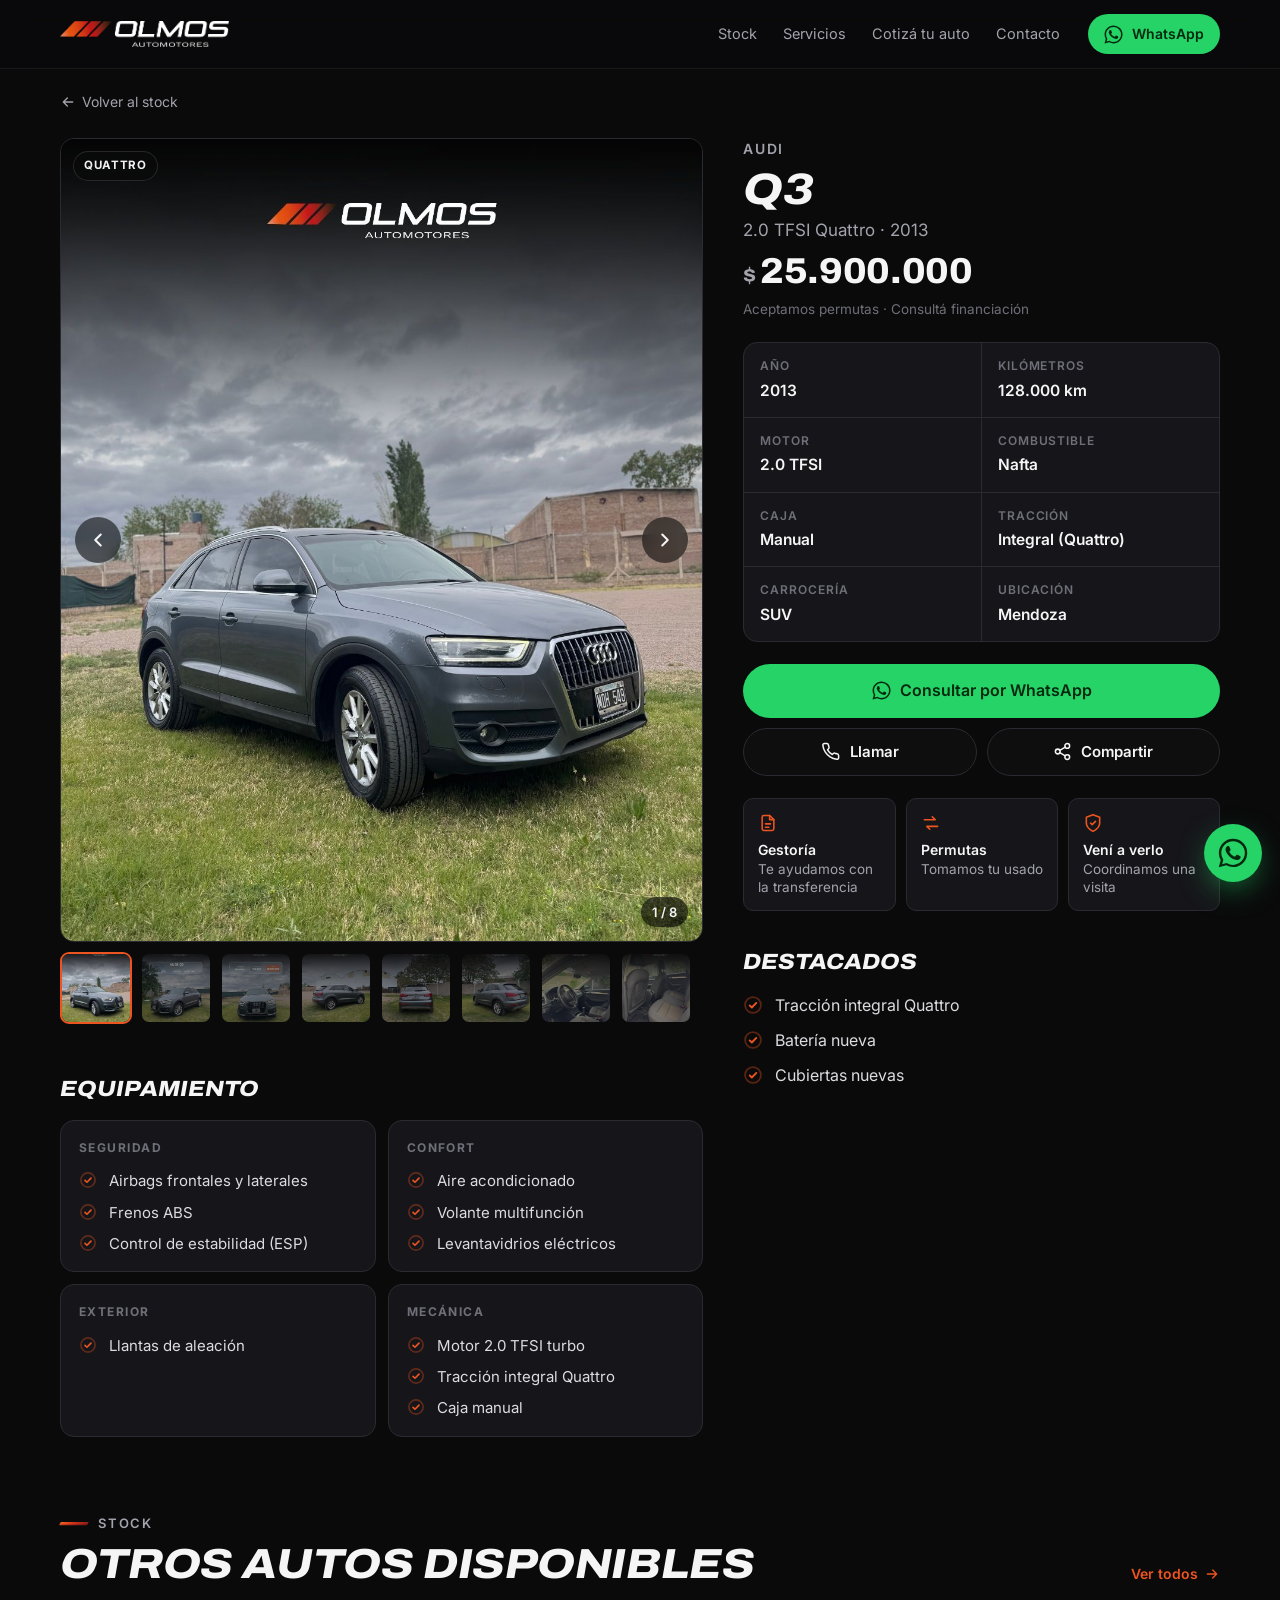
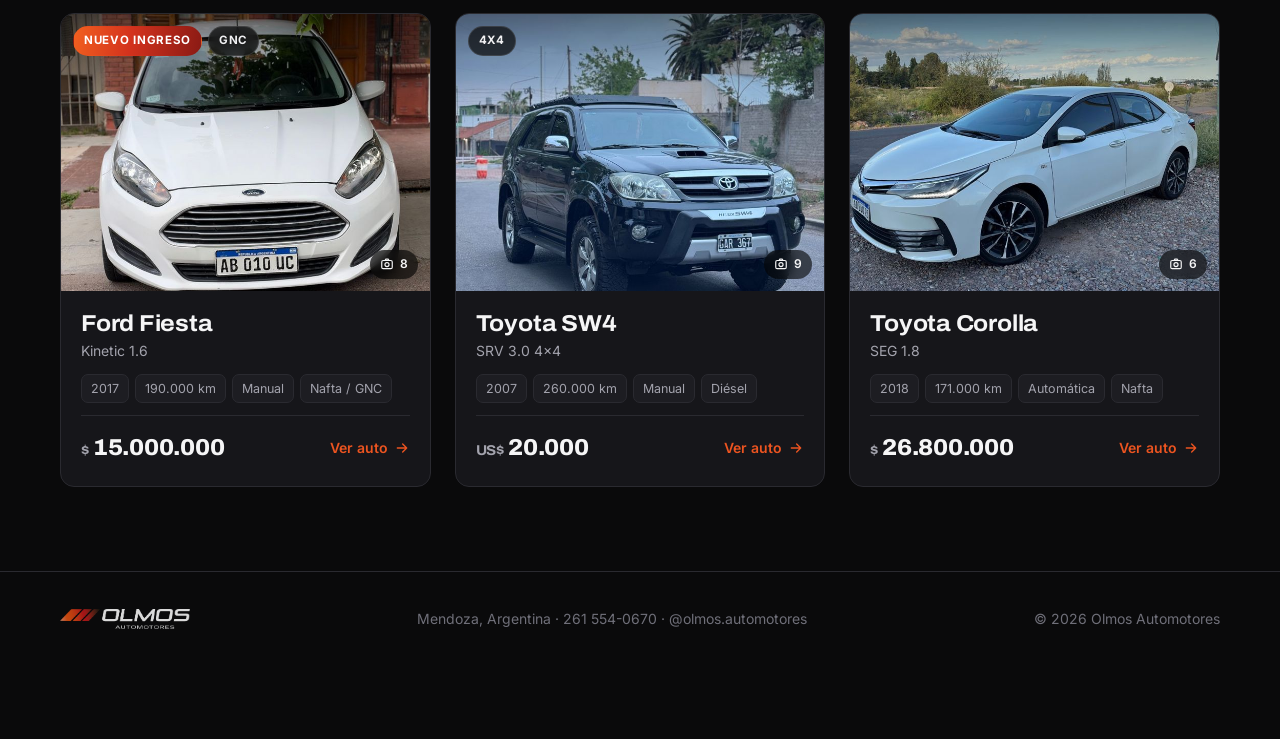
==== commit d8bf94a8: "Vendida: Ford EcoSport XLT Plus 2012" ====
--- a/a/audi-q3-2013/index.html
+++ b/a/audi-q3-2013/index.html
@@ -19,7 +19,7 @@
 <link rel="icon" type="image/png" href="../../assets/icono.png">
 <link rel="apple-touch-icon" href="../../assets/apple-touch-icon.png">
 <link rel="preconnect" href="https://fonts.googleapis.com"><link rel="preconnect" href="https://fonts.gstatic.com" crossorigin><link href="https://fonts.googleapis.com/css2?family=Archivo:ital,wdth,wght@0,62..125,600..800;1,62..125,600..800&family=Inter:wght@400;500;600;700&display=swap" rel="stylesheet">
-<link rel="stylesheet" href="../../assets/style.css?v=13">
+<link rel="stylesheet" href="../../assets/style.css?v=17">
 </head>
 <body>
 <header class="top"><div class="wrap">
@@ -65,19 +65,19 @@
     <div class="specs"><span>2017</span><span>190.000 km</span><span>Manual</span><span>Nafta / GNC</span></div>
     <div class="ft"><span class="price"><small>$</small>15.000.000</span><span class="go">Ver auto <svg viewBox="0 0 24 24" fill="none" stroke="currentColor" stroke-width="2" stroke-linecap="round" stroke-linejoin="round" aria-hidden="true"><path d="M5 12h14M13 6l6 6-6 6"/></svg></span></div>
   </div>
-</a><a class="card" href="../../a/ford-ecosport-xlt-plus-2012/" data-tipo="suv" data-txt="ford ecosport xlt plus 2.0 2012 nafta / gnc manual suv " data-anio="2012" data-km="261000" data-fecha="20261024">
-  <div class="ph"><img src="../../fotos/ford-ecosport-xlt-plus-2012/m/1.jpg" alt="Ford EcoSport XLT Plus 2.0 2012" loading="lazy" width="720" height="900"><div class="tags"><span class="badge new">Nuevo ingreso</span><span class="badge">GNC</span></div><span class="nph"><svg viewBox="0 0 24 24" fill="none" stroke="currentColor" stroke-width="2" stroke-linecap="round" stroke-linejoin="round" aria-hidden="true"><rect x="3" y="6" width="18" height="14" rx="2.5"/><circle cx="12" cy="13" r="3.5"/><path d="M8.5 6 10 3.5h4L15.5 6"/></svg>6</span></div>
-  <div class="bd">
-    <div><h3>Ford EcoSport</h3><div class="ver">XLT Plus 2.0</div></div>
-    <div class="specs"><span>2012</span><span>261.000 km</span><span>Manual</span><span>Nafta / GNC</span></div>
-    <div class="ft"><span class="price"><small>$</small>10.900.000</span><span class="go">Ver auto <svg viewBox="0 0 24 24" fill="none" stroke="currentColor" stroke-width="2" stroke-linecap="round" stroke-linejoin="round" aria-hidden="true"><path d="M5 12h14M13 6l6 6-6 6"/></svg></span></div>
-  </div>
 </a><a class="card" href="../../a/toyota-sw4-srv-2007/" data-tipo="suv" data-txt="toyota sw4 srv 3.0 4x4 2007 diesel manual suv 4x4" data-anio="2007" data-km="260000" data-fecha="20261010">
   <div class="ph"><img src="../../fotos/toyota-sw4-srv-2007/m/1.jpg" alt="Toyota SW4 SRV 3.0 4x4 2007" loading="lazy" width="720" height="900"><div class="tags"><span class="badge">4x4</span></div><span class="nph"><svg viewBox="0 0 24 24" fill="none" stroke="currentColor" stroke-width="2" stroke-linecap="round" stroke-linejoin="round" aria-hidden="true"><rect x="3" y="6" width="18" height="14" rx="2.5"/><circle cx="12" cy="13" r="3.5"/><path d="M8.5 6 10 3.5h4L15.5 6"/></svg>9</span></div>
   <div class="bd">
     <div><h3>Toyota SW4</h3><div class="ver">SRV 3.0 4x4</div></div>
     <div class="specs"><span>2007</span><span>260.000 km</span><span>Manual</span><span>Diésel</span></div>
     <div class="ft"><span class="price"><small>US$</small>20.000</span><span class="go">Ver auto <svg viewBox="0 0 24 24" fill="none" stroke="currentColor" stroke-width="2" stroke-linecap="round" stroke-linejoin="round" aria-hidden="true"><path d="M5 12h14M13 6l6 6-6 6"/></svg></span></div>
+  </div>
+</a><a class="card" href="../../a/toyota-corolla-seg-2018/" data-tipo="sedán" data-txt="toyota corolla seg 1.8 2018 nafta automatica sedan " data-anio="2018" data-km="171000" data-fecha="20260821">
+  <div class="ph"><img src="../../fotos/toyota-corolla-seg-2018/m/1.jpg" alt="Toyota Corolla SEG 1.8 2018" loading="lazy" width="720" height="900"><span class="nph"><svg viewBox="0 0 24 24" fill="none" stroke="currentColor" stroke-width="2" stroke-linecap="round" stroke-linejoin="round" aria-hidden="true"><rect x="3" y="6" width="18" height="14" rx="2.5"/><circle cx="12" cy="13" r="3.5"/><path d="M8.5 6 10 3.5h4L15.5 6"/></svg>6</span></div>
+  <div class="bd">
+    <div><h3>Toyota Corolla</h3><div class="ver">SEG 1.8</div></div>
+    <div class="specs"><span>2018</span><span>171.000 km</span><span>Automática</span><span>Nafta</span></div>
+    <div class="ft"><span class="price"><small>$</small>26.800.000</span><span class="go">Ver auto <svg viewBox="0 0 24 24" fill="none" stroke="currentColor" stroke-width="2" stroke-linecap="round" stroke-linejoin="round" aria-hidden="true"><path d="M5 12h14M13 6l6 6-6 6"/></svg></span></div>
   </div>
 </a></div></div></section>
 </main>
@@ -89,6 +89,6 @@
   <div>© 2026 Olmos Automotores</div>
 </div></footer>
 <a class="fab" href="https://wa.me/5492615540670?text=Hola%21%20Vi%20el%20Audi%20Q3%202.0%20TFSI%20Quattro%202013%20en%20la%20p%C3%A1gina%20de%20Olmos%20Automotores%20%28%24%2025.900.000%29.%20%C2%BFSigue%20disponible%3F%0Ahttps%3A//olmosautomotores.github.io/a/audi-q3-2013/" target="_blank" rel="noopener" aria-label="Escribinos por WhatsApp"><svg viewBox="0 0 24 24" fill="currentColor" aria-hidden="true"><path d="M17.47 14.38c-.3-.15-1.75-.86-2.02-.96-.27-.1-.47-.15-.67.15-.2.3-.77.96-.94 1.16-.17.2-.35.22-.64.07-.3-.15-1.25-.46-2.38-1.47-.88-.79-1.47-1.76-1.65-2.06-.17-.3-.02-.46.13-.6.13-.14.3-.35.45-.52.15-.18.2-.3.3-.5.1-.2.05-.37-.03-.52-.07-.15-.67-1.6-.92-2.2-.24-.58-.49-.5-.67-.5h-.57c-.2 0-.52.07-.8.37-.27.3-1.04 1.02-1.04 2.48s1.07 2.88 1.21 3.08c.15.2 2.1 3.2 5.08 4.49.71.3 1.26.49 1.7.63.71.22 1.36.19 1.87.12.57-.09 1.75-.72 2-1.41.25-.7.25-1.29.17-1.41-.07-.13-.27-.2-.57-.35M12.05 21.5h-.01a9.4 9.4 0 0 1-4.8-1.31l-.34-.2-3.57.93.95-3.48-.22-.36a9.4 9.4 0 0 1-1.44-5.02c0-5.2 4.23-9.43 9.44-9.43 2.52 0 4.89.98 6.67 2.77a9.37 9.37 0 0 1 2.76 6.67c0 5.2-4.23 9.43-9.44 9.43M20.08 3.9A11.3 11.3 0 0 0 12.05.58C5.79.58.7 5.67.7 11.92c0 2 .52 3.95 1.52 5.67L.6 23.42l5.96-1.56a11.3 11.3 0 0 0 5.48 1.4h.01c6.25 0 11.34-5.1 11.34-11.35 0-3.03-1.18-5.88-3.32-8.02"/></svg></a>
-<script src="../../assets/app.js?v=13" defer></script>
+<script src="../../assets/app.js?v=17" defer></script>
 </body>
 </html>
--- a/assets/style.css
+++ b/assets/style.css
@@ -277,7 +277,8 @@
 .hint{margin:0;color:var(--dim);font-size:14px;max-width:52ch}
 
 /* ---------- Entregas ---------- */
-.ents{padding:64px 0}
+.ents{padding:24px 0 72px}
+#stock{padding-bottom:48px}
 .ents h2{font-size:clamp(24px,3vw,32px)}
 .ent-row{list-style:none;margin:0;padding:0 0 6px;display:flex;gap:12px;overflow-x:auto;scroll-snap-type:x mandatory;scrollbar-width:thin;scrollbar-color:var(--line) transparent}
 .ent-row li{flex:0 0 132px;min-width:0;scroll-snap-align:start;display:flex;flex-direction:column;gap:8px}
@@ -298,11 +299,12 @@
   .tabs{display:flex}
   .tab{flex:1;padding:0 10px}
   .ent-row li{flex-basis:112px}
-  .ents{padding:48px 0}
+  .ents{padding:8px 0 48px}
+  #stock{padding-bottom:36px}
 }
 /* ---------- Portada con foto ---------- */
 .hero{padding:110px 0 100px;min-height:600px}
-.hero-media{position:absolute;inset:0 0 0 auto;width:62%;pointer-events:none}
+.hero-media{position:absolute;inset:0 0 0 auto;width:66%;pointer-events:none;overflow:hidden;-webkit-mask-image:linear-gradient(90deg,transparent 0%,rgba(0,0,0,.35) 18%,#000 48%);mask-image:linear-gradient(90deg,transparent 0%,rgba(0,0,0,.35) 18%,#000 48%)}
 .hero-media img{position:absolute;inset:0;width:100%;height:100%;object-fit:cover;object-position:35% 60%;filter:saturate(.95) contrast(1.04);opacity:0;transition:opacity 1.4s ease}
 .hero-media img.on{opacity:1;animation:kb 9s ease-out both}
 @keyframes kb{from{transform:scale(1.06)}to{transform:scale(1)}}
@@ -313,7 +315,7 @@
 .hero-cap svg{width:14px;height:14px}
 .hero-cap:hover{border-color:rgba(255,255,255,.3)}
 .hero-media::after{content:"";position:absolute;inset:0;background:
-  linear-gradient(90deg,var(--bg) 0%,rgba(10,10,11,.88) 22%,rgba(10,10,11,.35) 55%,rgba(10,10,11,.15) 100%),
+  linear-gradient(90deg,rgba(10,10,11,.6) 0%,rgba(10,10,11,.3) 50%,rgba(10,10,11,.12) 100%),
   linear-gradient(0deg,var(--bg) 0%,rgba(10,10,11,0) 30%),
   linear-gradient(180deg,rgba(10,10,11,.55) 0%,rgba(10,10,11,0) 25%)}
 .hero h1,.hero .lead{text-shadow:0 2px 24px rgba(0,0,0,.45)}
@@ -341,15 +343,16 @@
 /* ---------- Barra fija (ficha, celular) ---------- */
 .bar{display:none}
 @media (max-width:980px){
-  .hero-media{width:100%}
+  .hero-media{width:100%;-webkit-mask-image:none;mask-image:none}
   .hero-media::after{background:linear-gradient(90deg,rgba(10,10,11,.92) 0%,rgba(10,10,11,.6) 60%,rgba(10,10,11,.35) 100%),linear-gradient(0deg,var(--bg) 0%,rgba(10,10,11,0) 35%)}
   .grid{grid-template-columns:repeat(2,minmax(0,1fr))}
 }
 @media (max-width:720px){
   .hero{padding:0 0 46px;min-height:0}
-  .hero-media{position:relative;inset:auto;width:auto;height:250px;margin:0 0 -40px}
+  .hero-media{position:relative;inset:auto;width:auto;height:250px;margin:0 0 -40px;-webkit-mask-image:linear-gradient(180deg,#000 60%,transparent 100%);mask-image:linear-gradient(180deg,#000 60%,transparent 100%)}
   .hero-media img{object-position:30% 62%}
-  .hero-caps{right:16px;bottom:auto;top:226px}
+  .hero-caps{right:16px;bottom:auto;top:14px}
+  .hero-cap{top:0;bottom:auto}
   .hero-cap{font-size:13px;padding:7px 8px 7px 13px}
   .hero-media::after{background:linear-gradient(0deg,var(--bg) 0%,rgba(10,10,11,.15) 55%,rgba(10,10,11,.35) 100%)}
   .grid{grid-template-columns:1fr}
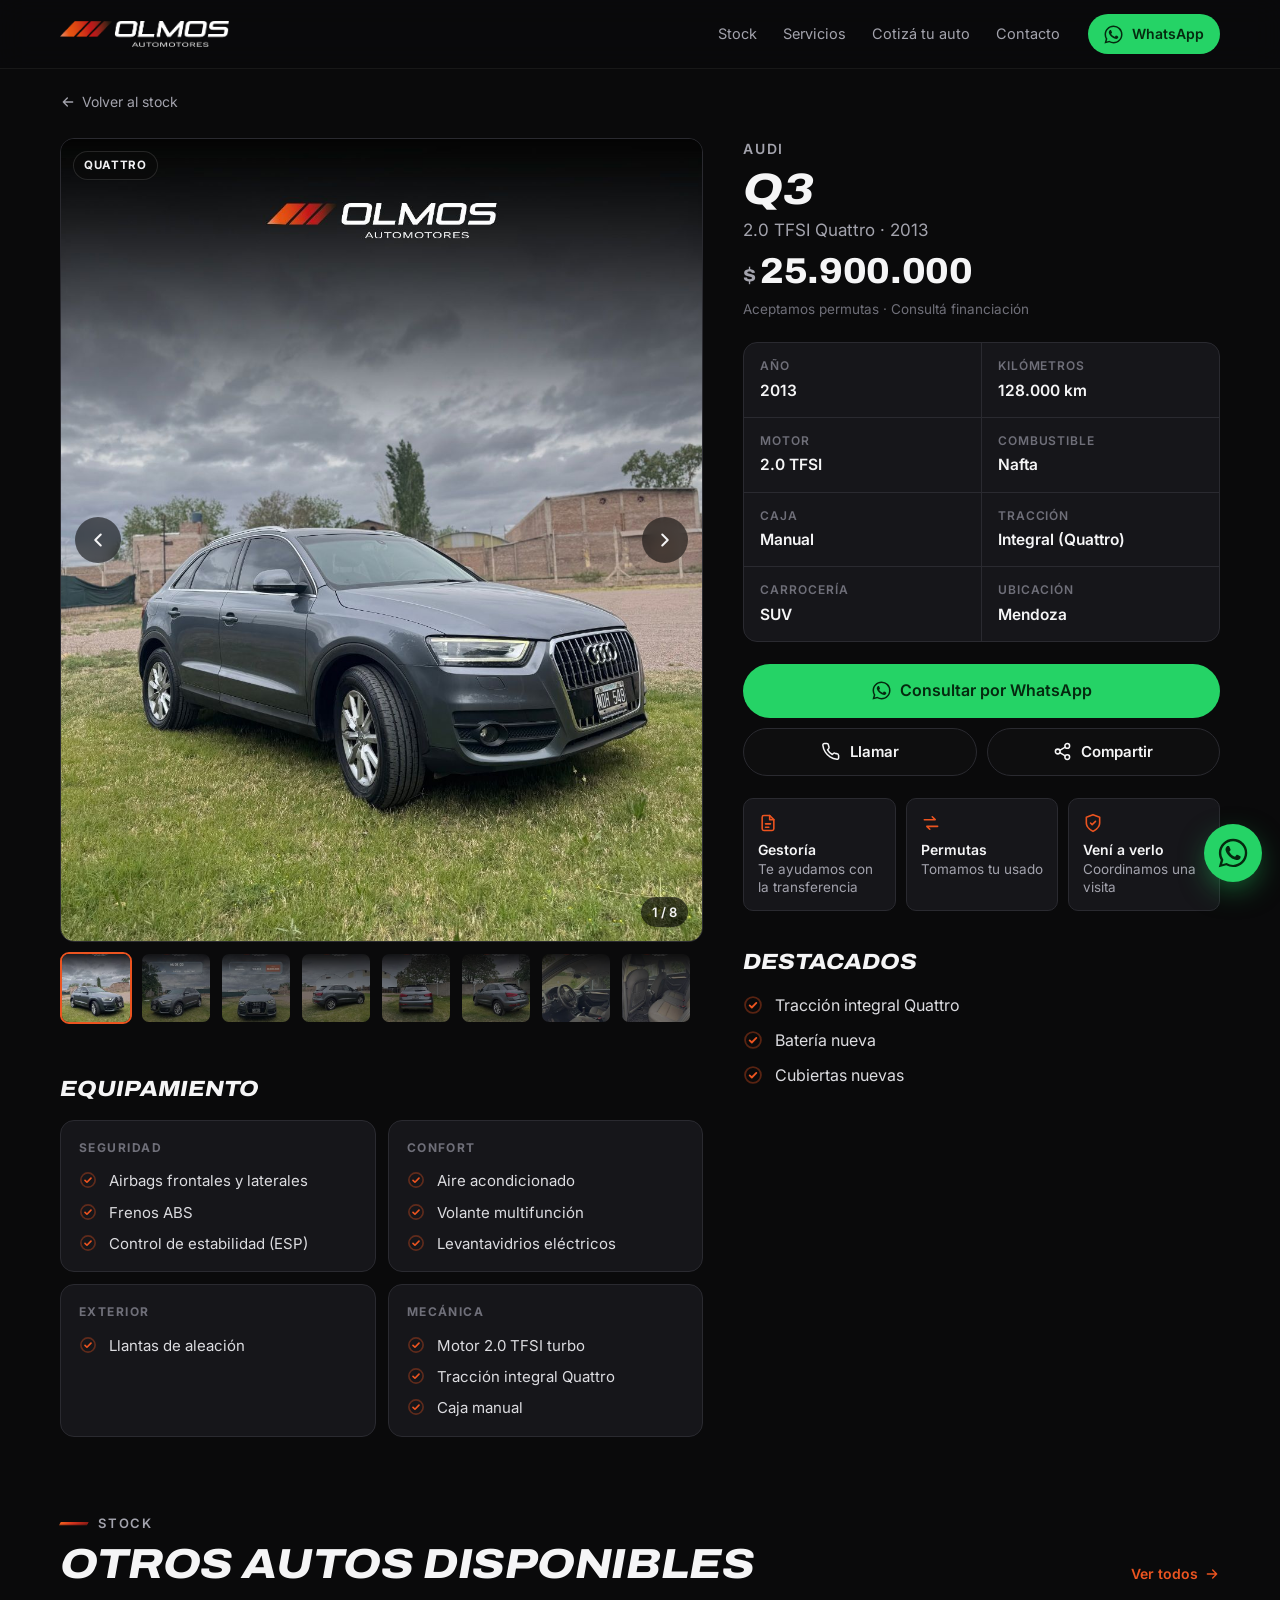
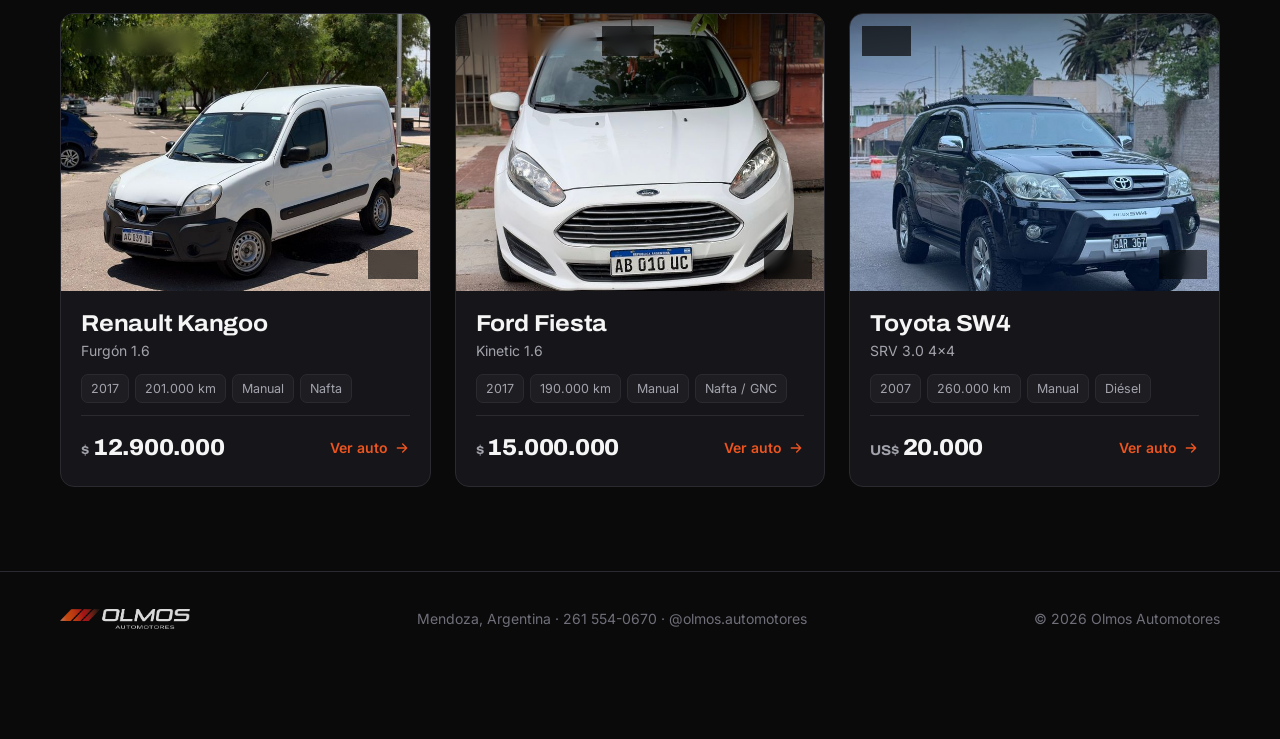
==== commit 3fb34175: "Nuevo ingreso: Renault Kangoo Furgón 2017" ====
--- a/a/audi-q3-2013/index.html
+++ b/a/audi-q3-2013/index.html
@@ -19,7 +19,7 @@
 <link rel="icon" type="image/png" href="../../assets/icono.png">
 <link rel="apple-touch-icon" href="../../assets/apple-touch-icon.png">
 <link rel="preconnect" href="https://fonts.googleapis.com"><link rel="preconnect" href="https://fonts.gstatic.com" crossorigin><link href="https://fonts.googleapis.com/css2?family=Archivo:ital,wdth,wght@0,62..125,600..800;1,62..125,600..800&family=Inter:wght@400;500;600;700&display=swap" rel="stylesheet">
-<link rel="stylesheet" href="../../assets/style.css?v=17">
+<link rel="stylesheet" href="../../assets/style.css?v=18">
 </head>
 <body>
 <header class="top"><div class="wrap">
@@ -58,7 +58,14 @@
   </div>
   <section class="equip"><h2>Equipamiento</h2><div class="eq-grid"><div class="eq-g"><h3>Seguridad</h3><ul class="checks"><li><svg viewBox="0 0 24 24" fill="none" stroke="currentColor" stroke-width="2.2" stroke-linecap="round" stroke-linejoin="round" aria-hidden="true"><circle cx="12" cy="12" r="9.5" opacity=".35"/><path d="m8 12.5 2.6 2.5L16 9.5"/></svg><span>Airbags frontales y laterales</span></li><li><svg viewBox="0 0 24 24" fill="none" stroke="currentColor" stroke-width="2.2" stroke-linecap="round" stroke-linejoin="round" aria-hidden="true"><circle cx="12" cy="12" r="9.5" opacity=".35"/><path d="m8 12.5 2.6 2.5L16 9.5"/></svg><span>Frenos ABS</span></li><li><svg viewBox="0 0 24 24" fill="none" stroke="currentColor" stroke-width="2.2" stroke-linecap="round" stroke-linejoin="round" aria-hidden="true"><circle cx="12" cy="12" r="9.5" opacity=".35"/><path d="m8 12.5 2.6 2.5L16 9.5"/></svg><span>Control de estabilidad (ESP)</span></li></ul></div><div class="eq-g"><h3>Confort</h3><ul class="checks"><li><svg viewBox="0 0 24 24" fill="none" stroke="currentColor" stroke-width="2.2" stroke-linecap="round" stroke-linejoin="round" aria-hidden="true"><circle cx="12" cy="12" r="9.5" opacity=".35"/><path d="m8 12.5 2.6 2.5L16 9.5"/></svg><span>Aire acondicionado</span></li><li><svg viewBox="0 0 24 24" fill="none" stroke="currentColor" stroke-width="2.2" stroke-linecap="round" stroke-linejoin="round" aria-hidden="true"><circle cx="12" cy="12" r="9.5" opacity=".35"/><path d="m8 12.5 2.6 2.5L16 9.5"/></svg><span>Volante multifunción</span></li><li><svg viewBox="0 0 24 24" fill="none" stroke="currentColor" stroke-width="2.2" stroke-linecap="round" stroke-linejoin="round" aria-hidden="true"><circle cx="12" cy="12" r="9.5" opacity=".35"/><path d="m8 12.5 2.6 2.5L16 9.5"/></svg><span>Levantavidrios eléctricos</span></li></ul></div><div class="eq-g"><h3>Exterior</h3><ul class="checks"><li><svg viewBox="0 0 24 24" fill="none" stroke="currentColor" stroke-width="2.2" stroke-linecap="round" stroke-linejoin="round" aria-hidden="true"><circle cx="12" cy="12" r="9.5" opacity=".35"/><path d="m8 12.5 2.6 2.5L16 9.5"/></svg><span>Llantas de aleación</span></li></ul></div><div class="eq-g"><h3>Mecánica</h3><ul class="checks"><li><svg viewBox="0 0 24 24" fill="none" stroke="currentColor" stroke-width="2.2" stroke-linecap="round" stroke-linejoin="round" aria-hidden="true"><circle cx="12" cy="12" r="9.5" opacity=".35"/><path d="m8 12.5 2.6 2.5L16 9.5"/></svg><span>Motor 2.0 TFSI turbo</span></li><li><svg viewBox="0 0 24 24" fill="none" stroke="currentColor" stroke-width="2.2" stroke-linecap="round" stroke-linejoin="round" aria-hidden="true"><circle cx="12" cy="12" r="9.5" opacity=".35"/><path d="m8 12.5 2.6 2.5L16 9.5"/></svg><span>Tracción integral Quattro</span></li><li><svg viewBox="0 0 24 24" fill="none" stroke="currentColor" stroke-width="2.2" stroke-linecap="round" stroke-linejoin="round" aria-hidden="true"><circle cx="12" cy="12" r="9.5" opacity=".35"/><path d="m8 12.5 2.6 2.5L16 9.5"/></svg><span>Caja manual</span></li></ul></div></div></section>
 </div></div>
-<section class="sec" style="padding-top:0"><div class="wrap"><div class="sec-head"><div><span class="eyebrow">Stock</span><h2>Otros autos disponibles</h2></div><a class="go" href="../../#stock">Ver todos <svg viewBox="0 0 24 24" fill="none" stroke="currentColor" stroke-width="2" stroke-linecap="round" stroke-linejoin="round" aria-hidden="true"><path d="M5 12h14M13 6l6 6-6 6"/></svg></a></div><div class="grid"><a class="card" href="../../a/ford-fiesta-kinetic-2017/" data-tipo="hatchback" data-txt="ford fiesta kinetic 1.6 2017 nafta / gnc manual hatchback " data-anio="2017" data-km="190000" data-fecha="20261031">
+<section class="sec" style="padding-top:0"><div class="wrap"><div class="sec-head"><div><span class="eyebrow">Stock</span><h2>Otros autos disponibles</h2></div><a class="go" href="../../#stock">Ver todos <svg viewBox="0 0 24 24" fill="none" stroke="currentColor" stroke-width="2" stroke-linecap="round" stroke-linejoin="round" aria-hidden="true"><path d="M5 12h14M13 6l6 6-6 6"/></svg></a></div><div class="grid"><a class="card" href="../../a/renault-kangoo-furgon-2017/" data-tipo="utilitario" data-txt="renault kangoo furgon 1.6 2017 nafta manual utilitario " data-anio="2017" data-km="201000" data-fecha="20261118">
+  <div class="ph"><img src="../../fotos/renault-kangoo-furgon-2017/m/1.jpg" alt="Renault Kangoo Furgón 1.6 2017" loading="lazy" width="720" height="900"><div class="tags"><span class="badge new">Nuevo ingreso</span></div><span class="nph"><svg viewBox="0 0 24 24" fill="none" stroke="currentColor" stroke-width="2" stroke-linecap="round" stroke-linejoin="round" aria-hidden="true"><rect x="3" y="6" width="18" height="14" rx="2.5"/><circle cx="12" cy="13" r="3.5"/><path d="M8.5 6 10 3.5h4L15.5 6"/></svg>11</span></div>
+  <div class="bd">
+    <div><h3>Renault Kangoo</h3><div class="ver">Furgón 1.6</div></div>
+    <div class="specs"><span>2017</span><span>201.000 km</span><span>Manual</span><span>Nafta</span></div>
+    <div class="ft"><span class="price"><small>$</small>12.900.000</span><span class="go">Ver auto <svg viewBox="0 0 24 24" fill="none" stroke="currentColor" stroke-width="2" stroke-linecap="round" stroke-linejoin="round" aria-hidden="true"><path d="M5 12h14M13 6l6 6-6 6"/></svg></span></div>
+  </div>
+</a><a class="card" href="../../a/ford-fiesta-kinetic-2017/" data-tipo="hatchback" data-txt="ford fiesta kinetic 1.6 2017 nafta / gnc manual hatchback " data-anio="2017" data-km="190000" data-fecha="20261031">
   <div class="ph"><img src="../../fotos/ford-fiesta-kinetic-2017/m/1.jpg" alt="Ford Fiesta Kinetic 1.6 2017" loading="lazy" width="720" height="900"><div class="tags"><span class="badge new">Nuevo ingreso</span><span class="badge">GNC</span></div><span class="nph"><svg viewBox="0 0 24 24" fill="none" stroke="currentColor" stroke-width="2" stroke-linecap="round" stroke-linejoin="round" aria-hidden="true"><rect x="3" y="6" width="18" height="14" rx="2.5"/><circle cx="12" cy="13" r="3.5"/><path d="M8.5 6 10 3.5h4L15.5 6"/></svg>8</span></div>
   <div class="bd">
     <div><h3>Ford Fiesta</h3><div class="ver">Kinetic 1.6</div></div>
@@ -72,13 +79,6 @@
     <div class="specs"><span>2007</span><span>260.000 km</span><span>Manual</span><span>Diésel</span></div>
     <div class="ft"><span class="price"><small>US$</small>20.000</span><span class="go">Ver auto <svg viewBox="0 0 24 24" fill="none" stroke="currentColor" stroke-width="2" stroke-linecap="round" stroke-linejoin="round" aria-hidden="true"><path d="M5 12h14M13 6l6 6-6 6"/></svg></span></div>
   </div>
-</a><a class="card" href="../../a/toyota-corolla-seg-2018/" data-tipo="sedán" data-txt="toyota corolla seg 1.8 2018 nafta automatica sedan " data-anio="2018" data-km="171000" data-fecha="20260821">
-  <div class="ph"><img src="../../fotos/toyota-corolla-seg-2018/m/1.jpg" alt="Toyota Corolla SEG 1.8 2018" loading="lazy" width="720" height="900"><span class="nph"><svg viewBox="0 0 24 24" fill="none" stroke="currentColor" stroke-width="2" stroke-linecap="round" stroke-linejoin="round" aria-hidden="true"><rect x="3" y="6" width="18" height="14" rx="2.5"/><circle cx="12" cy="13" r="3.5"/><path d="M8.5 6 10 3.5h4L15.5 6"/></svg>6</span></div>
-  <div class="bd">
-    <div><h3>Toyota Corolla</h3><div class="ver">SEG 1.8</div></div>
-    <div class="specs"><span>2018</span><span>171.000 km</span><span>Automática</span><span>Nafta</span></div>
-    <div class="ft"><span class="price"><small>$</small>26.800.000</span><span class="go">Ver auto <svg viewBox="0 0 24 24" fill="none" stroke="currentColor" stroke-width="2" stroke-linecap="round" stroke-linejoin="round" aria-hidden="true"><path d="M5 12h14M13 6l6 6-6 6"/></svg></span></div>
-  </div>
 </a></div></div></section>
 </main>
 <div class="bar" aria-hidden="true"><div><small>Audi Q3 2013</small><span class="price"><small>$</small>25.900.000</span></div><a class="btn btn-wa" href="https://wa.me/5492615540670?text=Hola%21%20Vi%20el%20Audi%20Q3%202.0%20TFSI%20Quattro%202013%20en%20la%20p%C3%A1gina%20de%20Olmos%20Automotores%20%28%24%2025.900.000%29.%20%C2%BFSigue%20disponible%3F%0Ahttps%3A//olmosautomotores.github.io/a/audi-q3-2013/" target="_blank" rel="noopener" tabindex="-1"><svg viewBox="0 0 24 24" fill="currentColor" aria-hidden="true"><path d="M17.47 14.38c-.3-.15-1.75-.86-2.02-.96-.27-.1-.47-.15-.67.15-.2.3-.77.96-.94 1.16-.17.2-.35.22-.64.07-.3-.15-1.25-.46-2.38-1.47-.88-.79-1.47-1.76-1.65-2.06-.17-.3-.02-.46.13-.6.13-.14.3-.35.45-.52.15-.18.2-.3.3-.5.1-.2.05-.37-.03-.52-.07-.15-.67-1.6-.92-2.2-.24-.58-.49-.5-.67-.5h-.57c-.2 0-.52.07-.8.37-.27.3-1.04 1.02-1.04 2.48s1.07 2.88 1.21 3.08c.15.2 2.1 3.2 5.08 4.49.71.3 1.26.49 1.7.63.71.22 1.36.19 1.87.12.57-.09 1.75-.72 2-1.41.25-.7.25-1.29.17-1.41-.07-.13-.27-.2-.57-.35M12.05 21.5h-.01a9.4 9.4 0 0 1-4.8-1.31l-.34-.2-3.57.93.95-3.48-.22-.36a9.4 9.4 0 0 1-1.44-5.02c0-5.2 4.23-9.43 9.44-9.43 2.52 0 4.89.98 6.67 2.77a9.37 9.37 0 0 1 2.76 6.67c0 5.2-4.23 9.43-9.44 9.43M20.08 3.9A11.3 11.3 0 0 0 12.05.58C5.79.58.7 5.67.7 11.92c0 2 .52 3.95 1.52 5.67L.6 23.42l5.96-1.56a11.3 11.3 0 0 0 5.48 1.4h.01c6.25 0 11.34-5.1 11.34-11.35 0-3.03-1.18-5.88-3.32-8.02"/></svg> Consultar</a></div>
@@ -89,6 +89,6 @@
   <div>© 2026 Olmos Automotores</div>
 </div></footer>
 <a class="fab" href="https://wa.me/5492615540670?text=Hola%21%20Vi%20el%20Audi%20Q3%202.0%20TFSI%20Quattro%202013%20en%20la%20p%C3%A1gina%20de%20Olmos%20Automotores%20%28%24%2025.900.000%29.%20%C2%BFSigue%20disponible%3F%0Ahttps%3A//olmosautomotores.github.io/a/audi-q3-2013/" target="_blank" rel="noopener" aria-label="Escribinos por WhatsApp"><svg viewBox="0 0 24 24" fill="currentColor" aria-hidden="true"><path d="M17.47 14.38c-.3-.15-1.75-.86-2.02-.96-.27-.1-.47-.15-.67.15-.2.3-.77.96-.94 1.16-.17.2-.35.22-.64.07-.3-.15-1.25-.46-2.38-1.47-.88-.79-1.47-1.76-1.65-2.06-.17-.3-.02-.46.13-.6.13-.14.3-.35.45-.52.15-.18.2-.3.3-.5.1-.2.05-.37-.03-.52-.07-.15-.67-1.6-.92-2.2-.24-.58-.49-.5-.67-.5h-.57c-.2 0-.52.07-.8.37-.27.3-1.04 1.02-1.04 2.48s1.07 2.88 1.21 3.08c.15.2 2.1 3.2 5.08 4.49.71.3 1.26.49 1.7.63.71.22 1.36.19 1.87.12.57-.09 1.75-.72 2-1.41.25-.7.25-1.29.17-1.41-.07-.13-.27-.2-.57-.35M12.05 21.5h-.01a9.4 9.4 0 0 1-4.8-1.31l-.34-.2-3.57.93.95-3.48-.22-.36a9.4 9.4 0 0 1-1.44-5.02c0-5.2 4.23-9.43 9.44-9.43 2.52 0 4.89.98 6.67 2.77a9.37 9.37 0 0 1 2.76 6.67c0 5.2-4.23 9.43-9.44 9.43M20.08 3.9A11.3 11.3 0 0 0 12.05.58C5.79.58.7 5.67.7 11.92c0 2 .52 3.95 1.52 5.67L.6 23.42l5.96-1.56a11.3 11.3 0 0 0 5.48 1.4h.01c6.25 0 11.34-5.1 11.34-11.35 0-3.03-1.18-5.88-3.32-8.02"/></svg></a>
-<script src="../../assets/app.js?v=17" defer></script>
+<script src="../../assets/app.js?v=18" defer></script>
 </body>
 </html>
--- a/assets/style.css
+++ b/assets/style.css
@@ -367,3 +367,23 @@
   body.has-bar .fab{display:none}
 }
 @media (prefers-reduced-motion:reduce){*{transition:none!important;scroll-behavior:auto!important}}
+
+/* ---------- Vendidos (en gris) ---------- */
+.vend{padding:24px 0 40px}
+.vend h2{font-size:clamp(24px,3vw,32px)}
+.sold-grid{grid-template-columns:repeat(4,minmax(0,1fr));gap:16px}
+.card.is-sold{background:var(--bg-2);border-color:#202024}
+.card.is-sold .ph img{filter:grayscale(1) brightness(.62) contrast(.95)}
+.card.is-sold:hover{transform:none;box-shadow:none;border-color:#2c2c32}
+.card.is-sold:hover .ph img{transform:none;filter:grayscale(.6) brightness(.72)}
+.card.is-sold h3{font-size:18px;color:#a3a3ad}
+.card.is-sold .ver,.card.is-sold .specs span{color:var(--dim)}
+.card.is-sold .specs span{background:transparent}
+.card.is-sold .bd{padding:16px;gap:10px}
+.card.is-sold .go{color:var(--dim)}
+.card.is-sold .nph{display:none}
+.stamp{position:absolute;left:50%;top:50%;transform:translate(-50%,-50%) rotate(-8deg);padding:7px 18px;border:2px solid rgba(255,255,255,.75);border-radius:6px;
+  font-family:var(--head);font-stretch:115%;font-style:italic;font-weight:800;font-size:20px;letter-spacing:.12em;text-transform:uppercase;color:#fff;background:rgba(10,10,11,.35)}
+.sold-tag{font-family:var(--head);font-stretch:110%;font-weight:800;font-style:italic;text-transform:uppercase;letter-spacing:.06em;font-size:16px;color:var(--dim)}
+@media (max-width:980px){.sold-grid{grid-template-columns:repeat(3,minmax(0,1fr))}}
+@media (max-width:720px){.sold-grid{grid-template-columns:repeat(2,minmax(0,1fr));gap:12px}.card.is-sold .specs{display:none}.card.is-sold h3{font-size:16px}.stamp{font-size:15px;padding:5px 12px}.card.is-sold .go{display:none}.vend{padding:16px 0 32px}}
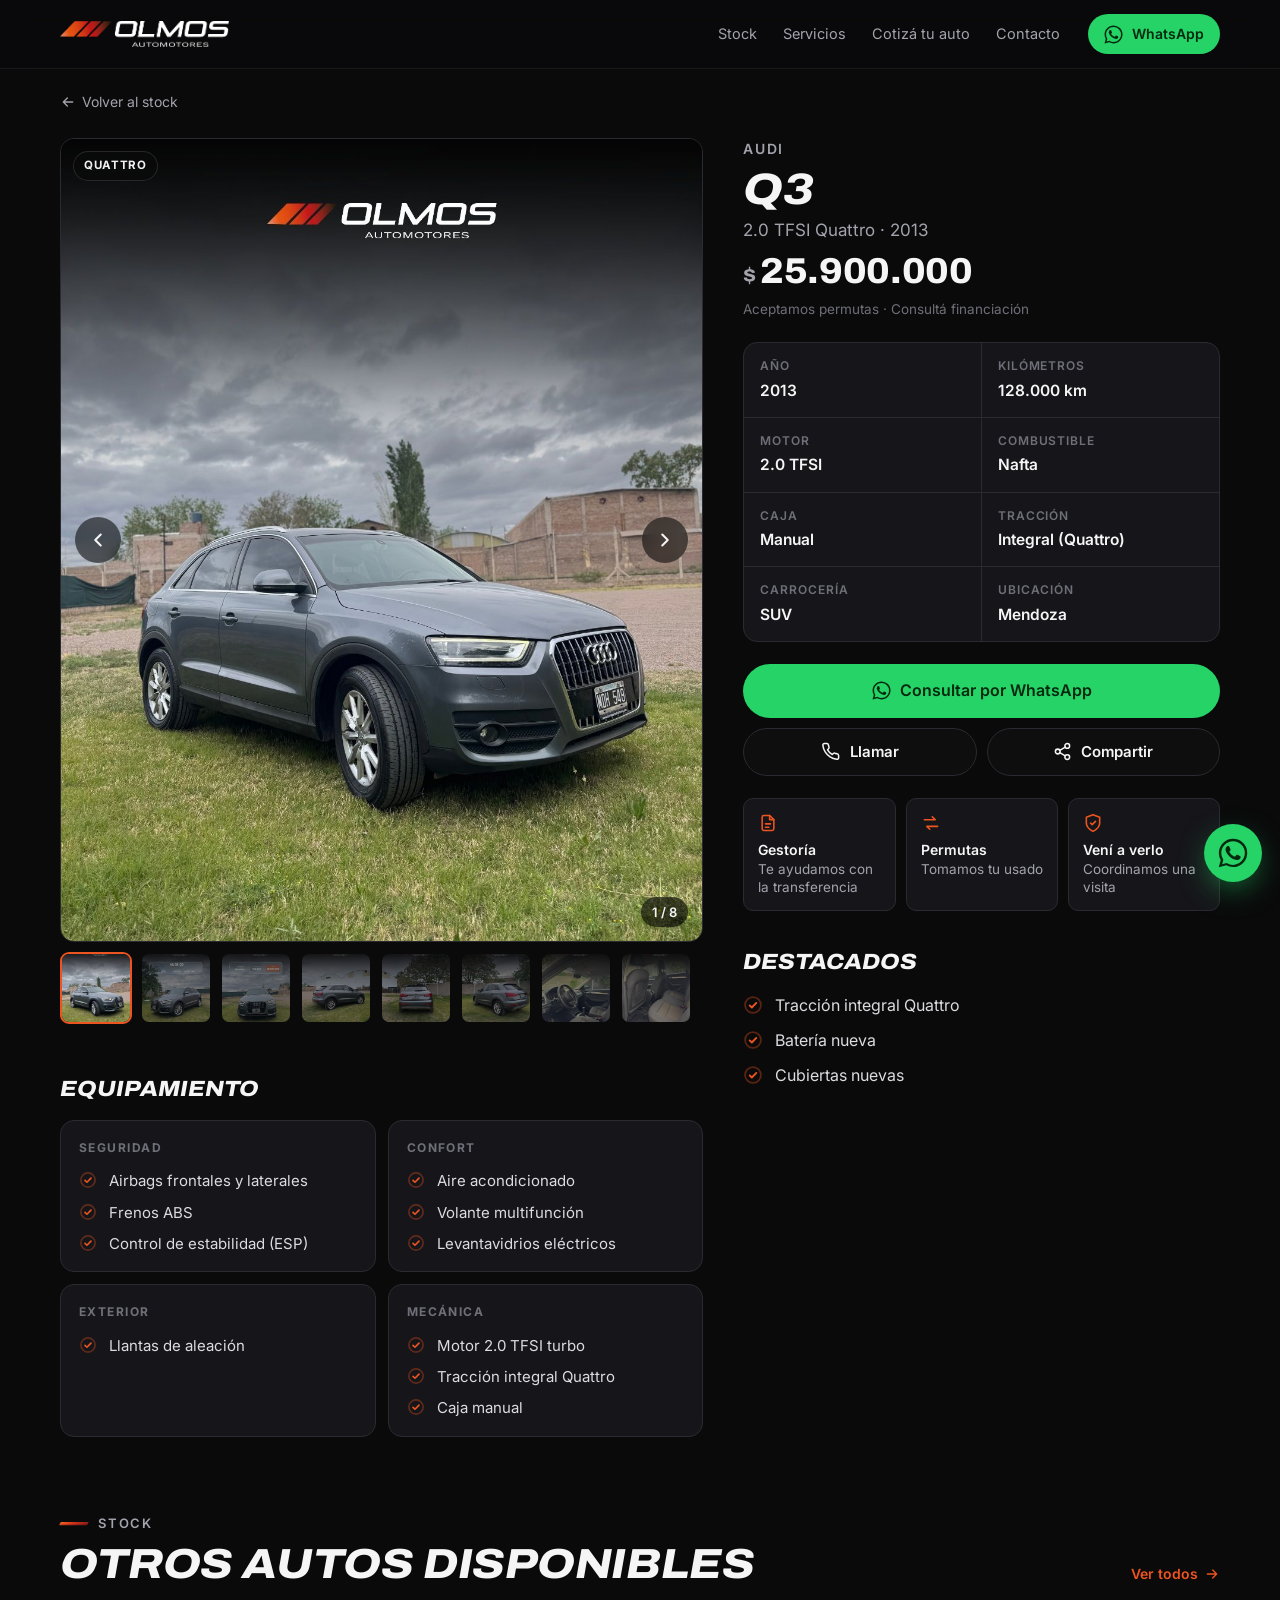
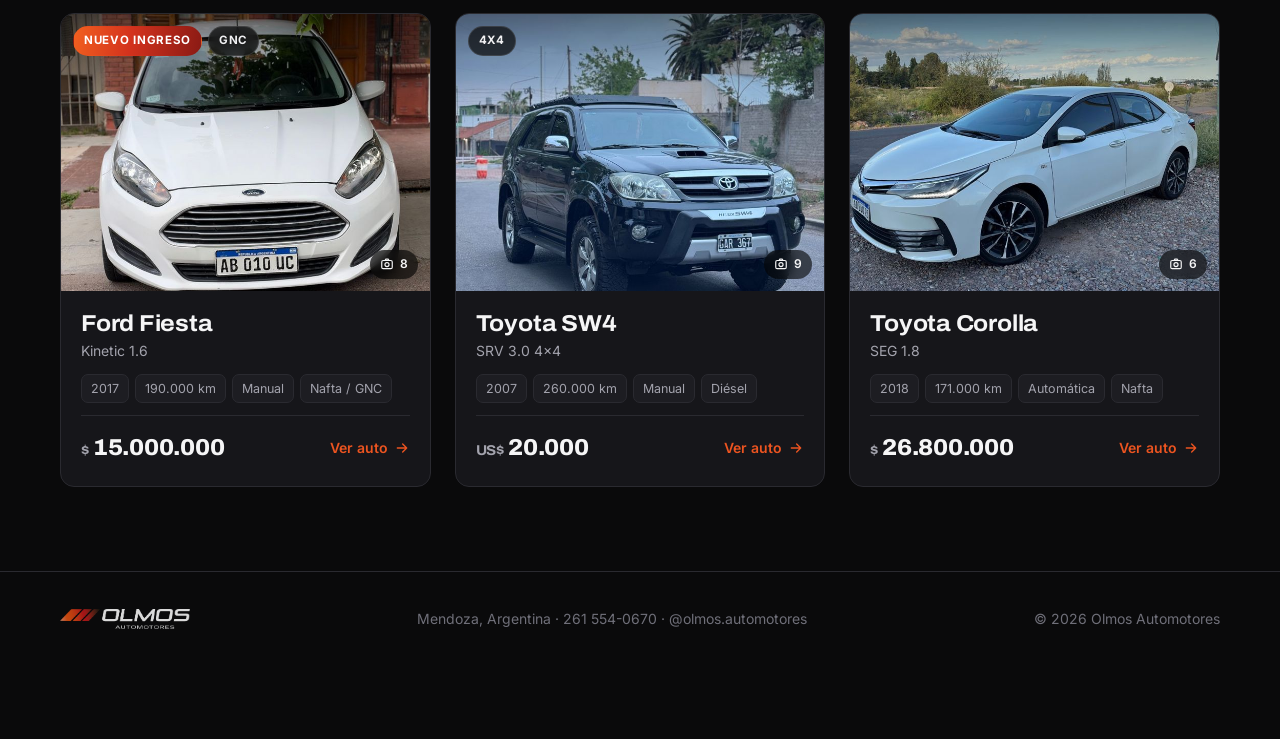
==== commit 65a376cc: "Vendida: Renault Kangoo Furgón 2017" ====
--- a/a/audi-q3-2013/index.html
+++ b/a/audi-q3-2013/index.html
@@ -58,14 +58,7 @@
   </div>
   <section class="equip"><h2>Equipamiento</h2><div class="eq-grid"><div class="eq-g"><h3>Seguridad</h3><ul class="checks"><li><svg viewBox="0 0 24 24" fill="none" stroke="currentColor" stroke-width="2.2" stroke-linecap="round" stroke-linejoin="round" aria-hidden="true"><circle cx="12" cy="12" r="9.5" opacity=".35"/><path d="m8 12.5 2.6 2.5L16 9.5"/></svg><span>Airbags frontales y laterales</span></li><li><svg viewBox="0 0 24 24" fill="none" stroke="currentColor" stroke-width="2.2" stroke-linecap="round" stroke-linejoin="round" aria-hidden="true"><circle cx="12" cy="12" r="9.5" opacity=".35"/><path d="m8 12.5 2.6 2.5L16 9.5"/></svg><span>Frenos ABS</span></li><li><svg viewBox="0 0 24 24" fill="none" stroke="currentColor" stroke-width="2.2" stroke-linecap="round" stroke-linejoin="round" aria-hidden="true"><circle cx="12" cy="12" r="9.5" opacity=".35"/><path d="m8 12.5 2.6 2.5L16 9.5"/></svg><span>Control de estabilidad (ESP)</span></li></ul></div><div class="eq-g"><h3>Confort</h3><ul class="checks"><li><svg viewBox="0 0 24 24" fill="none" stroke="currentColor" stroke-width="2.2" stroke-linecap="round" stroke-linejoin="round" aria-hidden="true"><circle cx="12" cy="12" r="9.5" opacity=".35"/><path d="m8 12.5 2.6 2.5L16 9.5"/></svg><span>Aire acondicionado</span></li><li><svg viewBox="0 0 24 24" fill="none" stroke="currentColor" stroke-width="2.2" stroke-linecap="round" stroke-linejoin="round" aria-hidden="true"><circle cx="12" cy="12" r="9.5" opacity=".35"/><path d="m8 12.5 2.6 2.5L16 9.5"/></svg><span>Volante multifunción</span></li><li><svg viewBox="0 0 24 24" fill="none" stroke="currentColor" stroke-width="2.2" stroke-linecap="round" stroke-linejoin="round" aria-hidden="true"><circle cx="12" cy="12" r="9.5" opacity=".35"/><path d="m8 12.5 2.6 2.5L16 9.5"/></svg><span>Levantavidrios eléctricos</span></li></ul></div><div class="eq-g"><h3>Exterior</h3><ul class="checks"><li><svg viewBox="0 0 24 24" fill="none" stroke="currentColor" stroke-width="2.2" stroke-linecap="round" stroke-linejoin="round" aria-hidden="true"><circle cx="12" cy="12" r="9.5" opacity=".35"/><path d="m8 12.5 2.6 2.5L16 9.5"/></svg><span>Llantas de aleación</span></li></ul></div><div class="eq-g"><h3>Mecánica</h3><ul class="checks"><li><svg viewBox="0 0 24 24" fill="none" stroke="currentColor" stroke-width="2.2" stroke-linecap="round" stroke-linejoin="round" aria-hidden="true"><circle cx="12" cy="12" r="9.5" opacity=".35"/><path d="m8 12.5 2.6 2.5L16 9.5"/></svg><span>Motor 2.0 TFSI turbo</span></li><li><svg viewBox="0 0 24 24" fill="none" stroke="currentColor" stroke-width="2.2" stroke-linecap="round" stroke-linejoin="round" aria-hidden="true"><circle cx="12" cy="12" r="9.5" opacity=".35"/><path d="m8 12.5 2.6 2.5L16 9.5"/></svg><span>Tracción integral Quattro</span></li><li><svg viewBox="0 0 24 24" fill="none" stroke="currentColor" stroke-width="2.2" stroke-linecap="round" stroke-linejoin="round" aria-hidden="true"><circle cx="12" cy="12" r="9.5" opacity=".35"/><path d="m8 12.5 2.6 2.5L16 9.5"/></svg><span>Caja manual</span></li></ul></div></div></section>
 </div></div>
-<section class="sec" style="padding-top:0"><div class="wrap"><div class="sec-head"><div><span class="eyebrow">Stock</span><h2>Otros autos disponibles</h2></div><a class="go" href="../../#stock">Ver todos <svg viewBox="0 0 24 24" fill="none" stroke="currentColor" stroke-width="2" stroke-linecap="round" stroke-linejoin="round" aria-hidden="true"><path d="M5 12h14M13 6l6 6-6 6"/></svg></a></div><div class="grid"><a class="card" href="../../a/renault-kangoo-furgon-2017/" data-tipo="utilitario" data-txt="renault kangoo furgon 1.6 2017 nafta manual utilitario " data-anio="2017" data-km="201000" data-fecha="20261118">
-  <div class="ph"><img src="../../fotos/renault-kangoo-furgon-2017/m/1.jpg" alt="Renault Kangoo Furgón 1.6 2017" loading="lazy" width="720" height="900"><div class="tags"><span class="badge new">Nuevo ingreso</span></div><span class="nph"><svg viewBox="0 0 24 24" fill="none" stroke="currentColor" stroke-width="2" stroke-linecap="round" stroke-linejoin="round" aria-hidden="true"><rect x="3" y="6" width="18" height="14" rx="2.5"/><circle cx="12" cy="13" r="3.5"/><path d="M8.5 6 10 3.5h4L15.5 6"/></svg>11</span></div>
-  <div class="bd">
-    <div><h3>Renault Kangoo</h3><div class="ver">Furgón 1.6</div></div>
-    <div class="specs"><span>2017</span><span>201.000 km</span><span>Manual</span><span>Nafta</span></div>
-    <div class="ft"><span class="price"><small>$</small>12.900.000</span><span class="go">Ver auto <svg viewBox="0 0 24 24" fill="none" stroke="currentColor" stroke-width="2" stroke-linecap="round" stroke-linejoin="round" aria-hidden="true"><path d="M5 12h14M13 6l6 6-6 6"/></svg></span></div>
-  </div>
-</a><a class="card" href="../../a/ford-fiesta-kinetic-2017/" data-tipo="hatchback" data-txt="ford fiesta kinetic 1.6 2017 nafta / gnc manual hatchback " data-anio="2017" data-km="190000" data-fecha="20261031">
+<section class="sec" style="padding-top:0"><div class="wrap"><div class="sec-head"><div><span class="eyebrow">Stock</span><h2>Otros autos disponibles</h2></div><a class="go" href="../../#stock">Ver todos <svg viewBox="0 0 24 24" fill="none" stroke="currentColor" stroke-width="2" stroke-linecap="round" stroke-linejoin="round" aria-hidden="true"><path d="M5 12h14M13 6l6 6-6 6"/></svg></a></div><div class="grid"><a class="card" href="../../a/ford-fiesta-kinetic-2017/" data-tipo="hatchback" data-txt="ford fiesta kinetic 1.6 2017 nafta / gnc manual hatchback " data-anio="2017" data-km="190000" data-fecha="20261031">
   <div class="ph"><img src="../../fotos/ford-fiesta-kinetic-2017/m/1.jpg" alt="Ford Fiesta Kinetic 1.6 2017" loading="lazy" width="720" height="900"><div class="tags"><span class="badge new">Nuevo ingreso</span><span class="badge">GNC</span></div><span class="nph"><svg viewBox="0 0 24 24" fill="none" stroke="currentColor" stroke-width="2" stroke-linecap="round" stroke-linejoin="round" aria-hidden="true"><rect x="3" y="6" width="18" height="14" rx="2.5"/><circle cx="12" cy="13" r="3.5"/><path d="M8.5 6 10 3.5h4L15.5 6"/></svg>8</span></div>
   <div class="bd">
     <div><h3>Ford Fiesta</h3><div class="ver">Kinetic 1.6</div></div>
@@ -78,6 +71,13 @@
     <div><h3>Toyota SW4</h3><div class="ver">SRV 3.0 4x4</div></div>
     <div class="specs"><span>2007</span><span>260.000 km</span><span>Manual</span><span>Diésel</span></div>
     <div class="ft"><span class="price"><small>US$</small>20.000</span><span class="go">Ver auto <svg viewBox="0 0 24 24" fill="none" stroke="currentColor" stroke-width="2" stroke-linecap="round" stroke-linejoin="round" aria-hidden="true"><path d="M5 12h14M13 6l6 6-6 6"/></svg></span></div>
+  </div>
+</a><a class="card" href="../../a/toyota-corolla-seg-2018/" data-tipo="sedán" data-txt="toyota corolla seg 1.8 2018 nafta automatica sedan " data-anio="2018" data-km="171000" data-fecha="20260821">
+  <div class="ph"><img src="../../fotos/toyota-corolla-seg-2018/m/1.jpg" alt="Toyota Corolla SEG 1.8 2018" loading="lazy" width="720" height="900"><span class="nph"><svg viewBox="0 0 24 24" fill="none" stroke="currentColor" stroke-width="2" stroke-linecap="round" stroke-linejoin="round" aria-hidden="true"><rect x="3" y="6" width="18" height="14" rx="2.5"/><circle cx="12" cy="13" r="3.5"/><path d="M8.5 6 10 3.5h4L15.5 6"/></svg>6</span></div>
+  <div class="bd">
+    <div><h3>Toyota Corolla</h3><div class="ver">SEG 1.8</div></div>
+    <div class="specs"><span>2018</span><span>171.000 km</span><span>Automática</span><span>Nafta</span></div>
+    <div class="ft"><span class="price"><small>$</small>26.800.000</span><span class="go">Ver auto <svg viewBox="0 0 24 24" fill="none" stroke="currentColor" stroke-width="2" stroke-linecap="round" stroke-linejoin="round" aria-hidden="true"><path d="M5 12h14M13 6l6 6-6 6"/></svg></span></div>
   </div>
 </a></div></div></section>
 </main>
